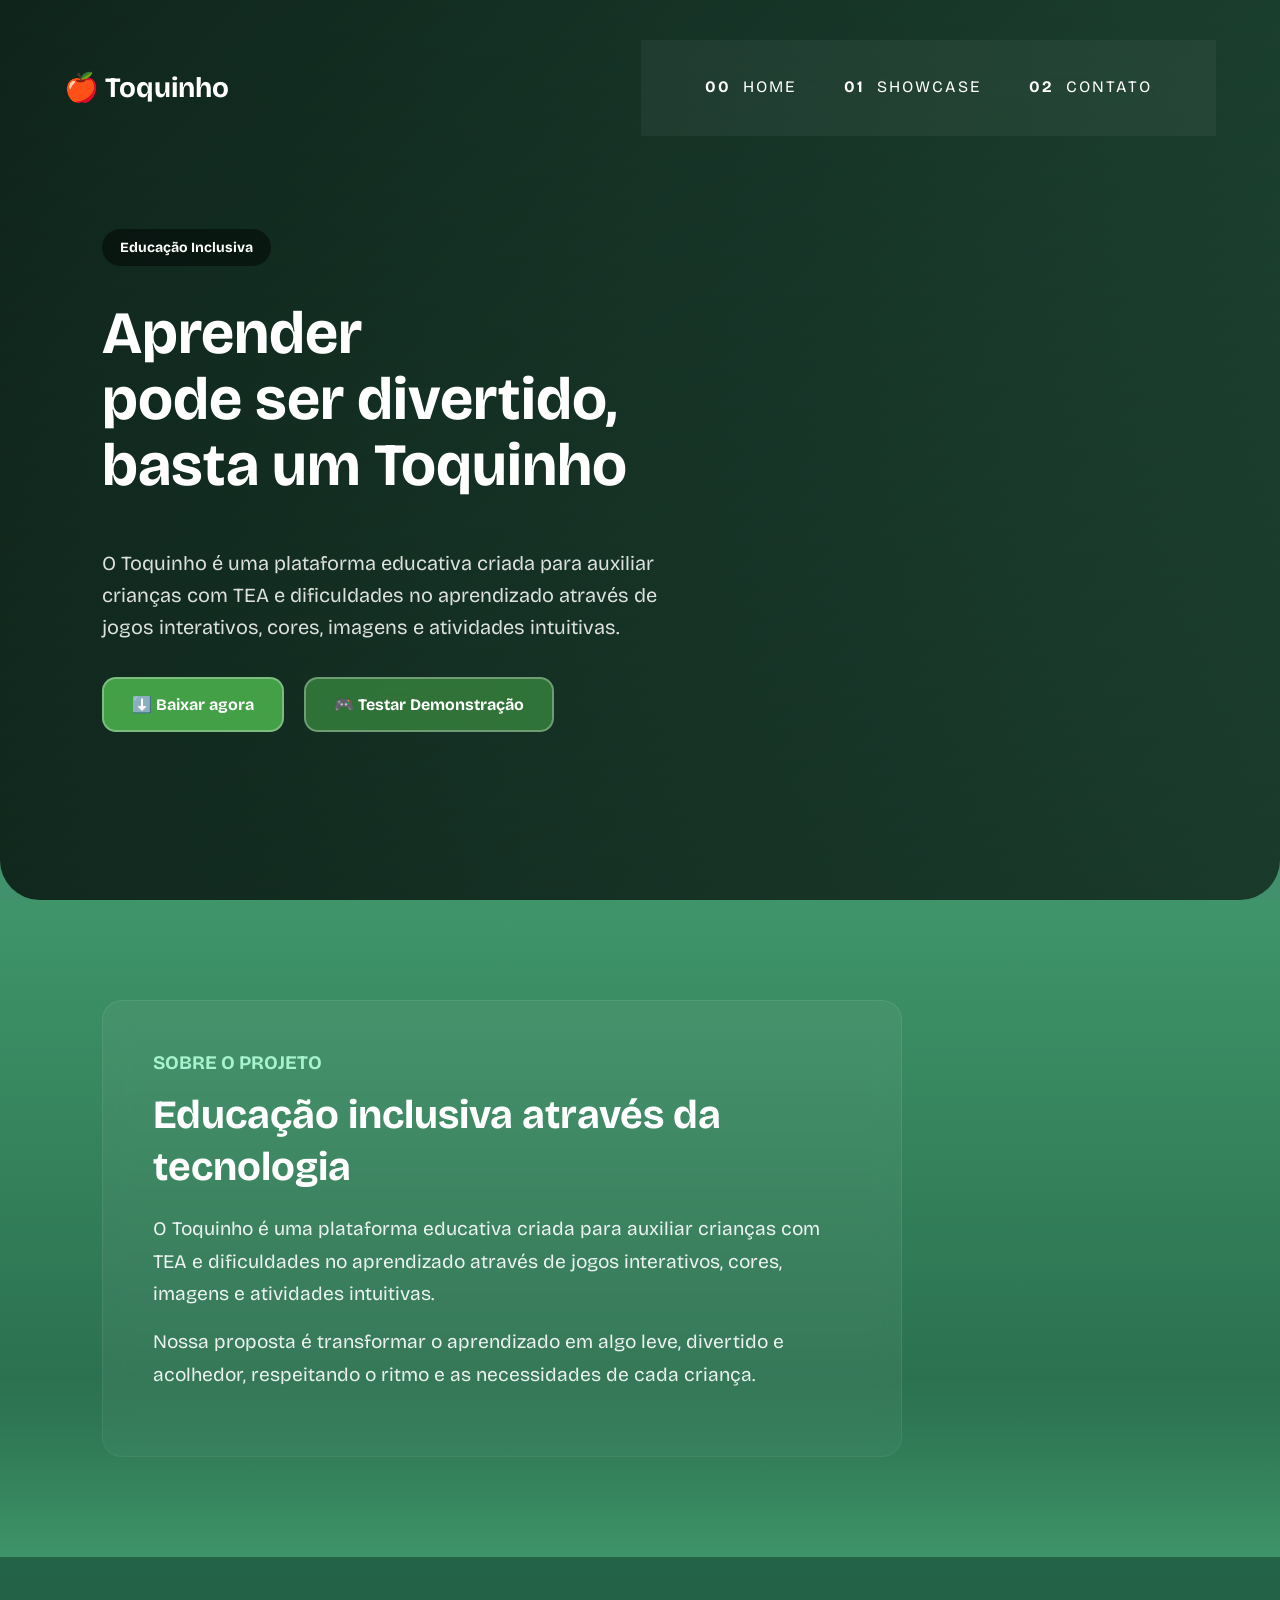
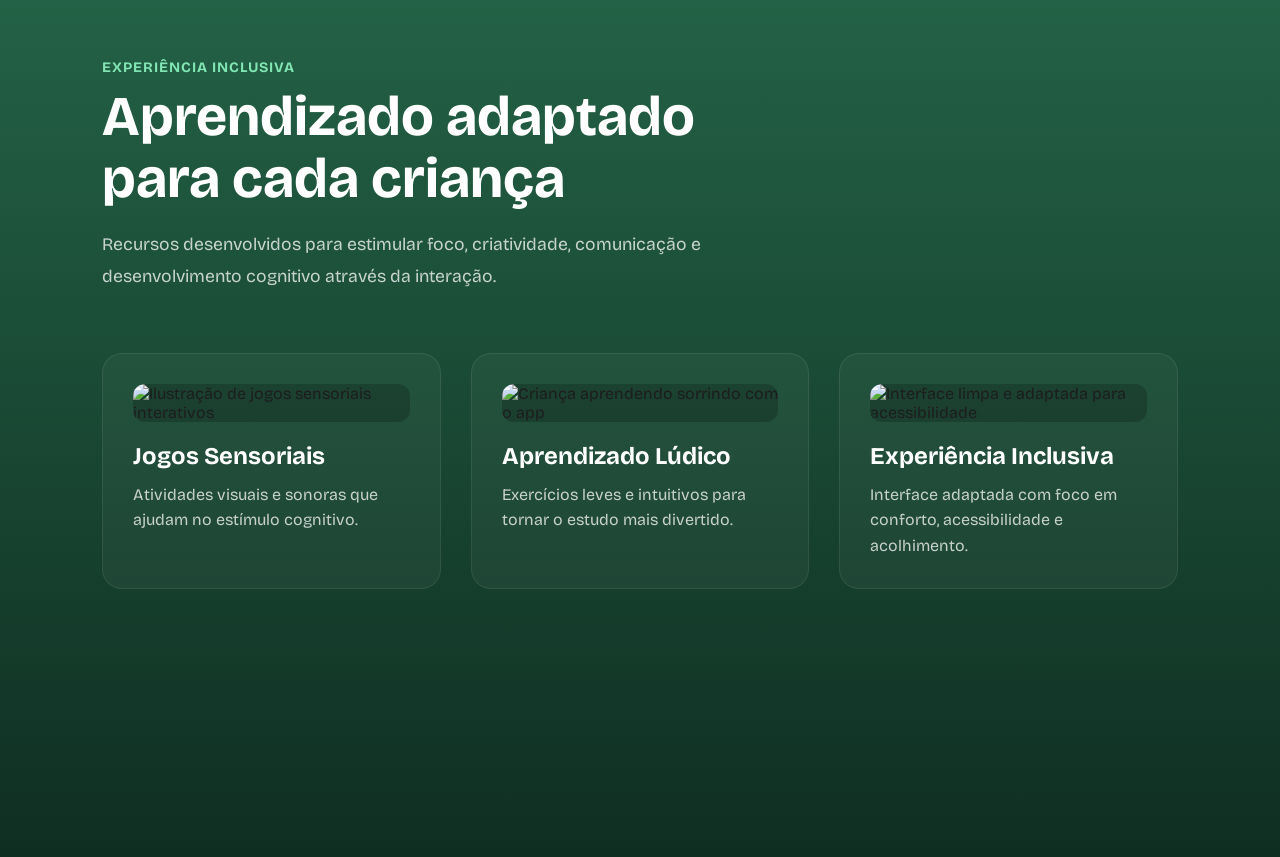
==== index.html @ 154ffcc8 "UMA GRANDE MUNDANÇA FOI FEITA" ====
<!DOCTYPE html>
<html lang="pt-BR">
<head>
    <meta charset="UTF-8">
    <meta name="viewport" content="width=device-width, initial-scale=1.0">
    <title>Toquinho</title>
    <meta name="description" content="Aplicativo educativo voltado para crianças com TEA e dificuldades de aprendizado.">
    <link rel="preconnect" href="https://fonts.googleapis.com">
    <link rel="preconnect" href="https://fonts.gstatic.com" crossorigin>
    <link href="https://fonts.googleapis.com/css2?family=Bricolage+Grotesque:opsz,wght@12..96,200..800&display=swap" rel="stylesheet">
    <link rel="stylesheet" href="/ESTILIZAÇÃO/base.css">
    <link rel="stylesheet" href="/ESTILIZAÇÃO/home.css">
    <link rel="stylesheet" href="/ESTILIZAÇÃO/responsivo.css">
</head>

<body>

    <!-- NAVBAR -->
    <header class="header">
        <div class="logo">
            🍎 Toquinho
        </div>

        <nav class="navigation-menu">
            <ul class="navigation-menu-list">
                <li class="navigation-menu-list-item">
                    <a class="navigation-menu-link" href="/" data-navigation-menu-link="home">
                        <span class="navigation-menu-link-number">00</span>
                        <span class="navigation-menu-link-text">HOME</span>
                    </a>
                </li>

                <li class="navigation-menu-list-item">
                    <a class="navigation-menu-link" href="/showcase" data-navigation-menu-link="showcase">
                        <span class="navigation-menu-link-number">01</span>
                        <span class="navigation-menu-link-text">SHOWCASE</span>
                    </a>
                </li>

                <li class="navigation-menu-list-item">
                    <a class="navigation-menu-link" href="/contato" data-navigation-menu-link="contact">
                        <span class="navigation-menu-link-number">02</span>
                        <span class="navigation-menu-link-text">CONTATO</span>
                    </a>
                </li>
            </ul>
        </nav>

        <button class="sheet-trigger" data-slot="sheet-trigger">
            <svg 
                xmlns="http://www.w3.org/2000/svg" 
                width="24" 
                height="24" 
                viewBox="0 0 24 24" 
                fill="none" 
                stroke="currentColor" 
                stroke-width="2" 
                stroke-linecap="round" 
                stroke-linejoin="round"
            >
                <path d="M4 5h16"/>
                <path d="M4 12h16"/>
                <path d="M4 19h16"/>
            </svg>
        </button>
    </header>

    <div 
        class="sheet-overlay"
        data-slot="sheet-overlay"
        data-state="closed"
        onclick="setSheetStateToOpen()"
    >
        <div class="sheet-content">
            <!-- Conteúdo do menu mobile aqui -->
        </div>
    </div>

    <!-- ======================================== -->
    <!-- HERO / HOME -->
    <!-- ======================================== -->
    <main>
        <section class="hero">
            <!-- FUNDO ESCURO E VÍDEO -->
            <div class="hero-overlay">
                <div class="hero-video">
                    <video autoplay muted loop playsinline>
                        <source src="/assets/videos/Brisa-tranquila.mp4" type="video/mp4">
                    </video>
                </div>    
            </div>

            <!-- CONTEÚDO -->
            <div class="hero-content">
                <span class="hero-tag">Educação Inclusiva</span>
                <h2>
                    Aprender<br>
                    pode ser divertido,<br>
                    basta um Toquinho
                </h2>
                <p>
                    O Toquinho é uma plataforma educativa criada para auxiliar
                    crianças com TEA e dificuldades no aprendizado através
                    de jogos interativos, cores, imagens e atividades intuitivas.
                </p>

                <!-- BOTÕES -->
                <div class="hero-buttons">
                    <a href="Pages/jogo.html" class="btn-primary">⬇️ Baixar agora</a>
                    <a href="/Pages/niveis.html" class="btn-secondary">🎮 Testar Demonstração</a>
                </div>
            </div>
        </section>

        <!-- ======================================== -->
        <!-- SOBRE -->
        <!-- ======================================== -->
        <section class="sobre" id="sobre">
            <div class="sobre-container">
                <div class="sobre-texto">
                    <span class="sobre-tag">
                        <h1><strong>SOBRE O PROJETO</strong></h1>
                    </span>

                    <h2>Educação inclusiva através da tecnologia</h2>
                    <p>
                        O Toquinho é uma plataforma educativa criada para auxiliar
                        crianças com TEA e dificuldades no aprendizado através
                        de jogos interativos, cores, imagens e atividades intuitivas.
                    </p>
                    <p>
                        Nossa proposta é transformar o aprendizado em algo leve,
                        divertido e acolhedor, respeitando o ritmo e as necessidades
                        de cada criança.
                    </p>
                </div>
            </div>
        </section>

        <!-- TRANSIÇÃO -->
        <div class="section-transition">
            <!-- Transição entre seções (CSS) -->
        </div>

        <!-- ======================================== -->
        <!-- SHOWCASE -->
        <!-- ======================================== -->
        <section class="showcase-info">
            <div class="showcase-top">
                <div class="showcase-text">
                    <span>Experiência Inclusiva</span>
                    <h1>Aprendizado adaptado para cada criança</h1>
                    <p>
                        Recursos desenvolvidos para estimular foco,
                        criatividade, comunicação e desenvolvimento
                        cognitivo através da interação.
                    </p>
                </div>
            </div>

            <div class="showcase-carousel">
                <div class="showcase-card">
                    <img src="/assets/images/jogos-sensoriais.png" alt="Ilustração de jogos sensoriais interativos">
                    <div class="showcase-card-body">
                        <h2>Jogos Sensoriais</h2>
                        <p>Atividades visuais e sonoras que ajudam no estímulo cognitivo.</p>
                    </div>
                </div>

                <div class="showcase-card">
                    <img src="/assets/images/aprendizado-ludico.png" alt="Criança aprendendo sorrindo com o app">
                    <div class="showcase-card-body">
                        <h2>Aprendizado Lúdico</h2>
                        <p>Exercícios leves e intuitivos para tornar o estudo mais divertido.</p>
                    </div>
                </div>

                <div class="showcase-card">
                    <img src="/assets/images/experiencia-inclusiva.png" alt="Interface limpa e adaptada para acessibilidade">
                    <div class="showcase-card-body">
                        <h2>Experiência Inclusiva</h2>
                        <p>Interface adaptada com foco em conforto, acessibilidade e acolhimento.</p>
                    </div>
                </div>
            </div>
        </section>
    </main>

    <!-- SCRIPTS -->
    <script src="/js/navigation-menu.js"></script>
</body>
</html>
---- ESTILIZAÇÃO/base.css ----
/* Paleta de cores -  compartilhado com outros arquivos CSS */
:root {
    --bg: #e8f5e9;        /* verde bem claro */
    --primary: #4CAF50;   /* verde principal */
    --secondary: #81C784; /* verde suave */
    --text: #2e2e2e;
    --card: #ffffff;
    --muted: #dddddd;
}

ul, ol {
    list-style: none;
}

a {
    text-decoration-line: none;
    color: var(--text);
}

button {
    border: none;
    background-color: transparent;
}
---- ESTILIZAÇÃO/home.css ----
/* ======================================== */
/* RESET */
/* ======================================== */

* {
  margin: 0;
  padding: 0;
  box-sizing: border-box;
}

/* ======================================== */
/* BODY */
/* ======================================== */

body {
  background: #40916c;
  font-family: "Bricolage Grotesque", Helvetica, sans-serif;
  color: #1d1d1f;
  overflow-x: hidden;
}

/* ======================================== */
/* NAVIGATION MENU */
/* ======================================== */

.navigation-menu {
  height: 6rem;
  background-color: rgba(255, 255, 255, 0.05);
  color: rgb(255, 255, 255);
  backdrop-filter: blur(40px);
  display: none;
  align-items: center;
  justify-content: flex-end;
  padding: 0 2.5rem;
}

@media (width >= 768px) {
  .navigation-menu {
    padding: 0 4rem;
  }
}

.navigation-menu-list {
  display: flex;
  gap: 3rem;
  list-style: none; /* Removido os pontos da lista */
}

.navigation-menu-list-item {
  height: 6rem;
}

.navigation-menu-link {
  color: white; /* Corrigido de preto para branco */
  position: relative;
  height: 6rem;
  display: flex;
  gap: 0.75rem;
  align-items: center;
  font-size: 1rem;
  line-height: 1;
  letter-spacing: 0.125em;
  text-transform: uppercase;
  text-decoration: none;
  border-bottom: 3px solid rgba(255, 255, 255, 0);
  transition: border-color 150ms cubic-bezier(0.4, 0, 0.2, 1);
}

.navigation-menu-link:hover {
  border-bottom-color: rgba(255, 255, 255, 0.5);
}

.navigation-menu-link[data-state="active"] {
  border-bottom-color: rgba(255, 255, 255, 1);
}

.navigation-menu-link-number {
  font-weight: 700;
}

.sheet-trigger {
  background: none;
  border: none;
  cursor: pointer;
}

.sheet-trigger > svg {
  color: #FFF;
}

.sheet-overlay {
  position: fixed; /* Mudado de absolute para fixed para controlar o menu mobile */
  inset: 0;
  width: 100%;
  height: 100%;
  z-index: 100;
  display: none; /* Escondido por padrão até o JS ativar */
}

.sheet-content {
  position: fixed;
  width: 15.875rem;
  height: 100%;
  top: 0;
  bottom: 0;
  right: 0;
  background-color: rgba(11, 13, 23, 1);
}

@media (width >= 640px) {
  .navigation-menu {
    display: flex;
  }
  .sheet-trigger {
    display: none;
  }
}

/* ======================================== */
/* HEADER */
/* ======================================== */

.header {
  width: 100%;
  height: 5.5rem;
  padding: 0 1.5rem;
  display: flex;
  justify-content: space-between;
  align-items: center;
  position: absolute;
  z-index: 50;
}

@media (width >= 640px) {
  .header {
    height: 6rem;
    padding: 0 2.5rem;
  }
}

@media (width >= 1280px) {
  .header {
    height: 8.5rem;
    padding: 2.5rem 4rem 0 4rem;
  }
}

.logo {
  font-size: 28px;
  font-weight: bold;
  color: white;
}

/* ======================================== */
/* HERO */
/* ======================================== */

.hero {
  width: 100%;
  min-height: 100vh;
  display: flex;
  align-items: center;
  justify-content: space-between;
  padding: 120px 8% 60px;
  gap: 40px;
  position: relative;
  overflow: hidden;
  background: linear-gradient(135deg, #1b4332, #2d6a4f, #40916c);
  border-bottom-left-radius: 40px;
  border-bottom-right-radius: 40px;
}

.hero-video {
  position: absolute;
  width: 100%;
  height: 100%;
  top: 0;
  left: 0;
  z-index: 0;
  object-fit: cover;
}

/* CORREÇÃO DA PARTE PRETA: Removido o bloco duplicado que quebrava o layout */
.hero-overlay {
  position: absolute;
  width: 100%;
  height: 100%;
  top: 0;
  left: 0;
  background: linear-gradient(rgba(0, 0, 0, 0.45), rgba(0, 0, 0, 0.6));
  z-index: 1;
}

.hero-content {
  position: relative;
  z-index: 2;
  flex: 1;
  display: flex;
  flex-direction: column;
  gap: 1.5rem;
}

.hero-tag {
  width: fit-content;
  background: rgba(0, 0, 0, 0.45);
  backdrop-filter: blur(10px);
  color: white;
  padding: 10px 18px;
  border-radius: 999px;
  font-size: 14px;
  font-weight: bold;
}

.hero-content h2 {
  font-size: 60px;
  line-height: 1.1;
  margin-top: 10px;
  margin-bottom: 25px;
  color: white;
}

.hero-content p {
  font-size: 20px;
  color: rgba(255, 255, 255, 0.85);
  line-height: 1.6;
  max-width: 600px;
}

/* BOTÕES */

.hero-buttons {
  display: flex;
  gap: 20px;
  margin-top: 10px;
}

.btn-primary,
.btn-secondary {
  padding: 16px 28px;
  border-radius: 14px;
  text-decoration: none;
  font-weight: bold;
  transition: 0.3s;
}

.btn-primary {
  background: #43a047;
  color: white;
  border: rgba(255, 255, 255, 0.3) solid 2px;
}

.btn-primary:hover {
  background: #023621;
  transform: translateY(-3px);
}

.btn-secondary {
  border: rgba(255, 255, 255, 0.3) solid 2px;
  color: white;
  background: rgba(67, 160, 71, 0.6);
  backdrop-filter: blur(10px);
}

.btn-secondary:hover {
  background: #023621;
  transform: translateY(-3px);
}

/* ======================================== */
/* TRANSIÇÃO ENTRE SEÇÕES */
/* ======================================== */

.section-transition {
  width: 100%;
  height: 180px;
  background: linear-gradient(
    to bottom,
    rgba(15, 43, 32, 0),
    #3f9569
  );
  margin-top: -180px;
  position: relative;
  z-index: 2;
  pointer-events: none;
}

/* ======================================== */
/* SOBRE */
/* ======================================== */

.sobre {
  width: 100%;
  min-height: 60vh;
  padding: 100px 8%;
  display: flex;
  flex-direction: column;
  justify-content: center;
  position: relative;
  overflow: hidden;
  background: linear-gradient(180deg, #3f9569 0%, #246447 100%);
}

.sobre-container {
  width: 100%;
  max-width: 1200px;
  margin: 0 auto;
  position: relative;
  z-index: 2;
}

/* Sincronizado com o HTML (.sobre-texto) */
.sobre-texto {
  width: 100%;
  max-width: 800px;
  background: rgba(255, 255, 255, 0.05);
  backdrop-filter: blur(12px);
  border: 1px solid rgba(255, 255, 255, 0.08);
  padding: 50px;
  border-radius: 20px; /* Deixado mais arredondado e amigável */
}

.sobre-tag h1 {
  font-size: 1.2rem;
  color: #a7f3d0;
  margin-bottom: 15px;
}

.sobre-texto h2 {
  font-size: 2.5rem;
  line-height: 1.3;
  color: white;
  margin-bottom: 20px;
}

.sobre-texto p {
  font-size: 1.2rem;
  color: rgba(255, 255, 255, 0.9);
  line-height: 1.7;
  margin-bottom: 15px;
}

/* ======================================== */
/* SHOWCASE */
/* ======================================== */

/* Corrigido o seletor para bater com a class do HTML original (.showcase-info) */
.showcase-info {
  position: relative;
  width: 100%;
  min-height: 100vh;
  padding: 100px 8%;
  overflow: hidden;
  background: linear-gradient(180deg, #246447 0%, #0f2e22 100%);
}

.showcase-top {
  display: flex;
  flex-direction: column;
  gap: 20px;
  margin-bottom: 60px;
}

.showcase-text span {
  color: #81e6b3;
  font-weight: bold;
  text-transform: uppercase;
  font-size: 0.9rem;
  letter-spacing: 1px;
}

.showcase-text h1 {
  font-size: 3.5rem;
  line-height: 1.1;
  color: white;
  max-width: 700px;
  margin-top: 10px;
  margin-bottom: 20px;
}

.showcase-text p {
  font-size: 1.1rem;
  color: rgba(255, 255, 255, 0.75);
  line-height: 1.8;
  max-width: 600px;
}

/* Estilização dos Cards em Grade/Carrossel */
.showcase-carousel {
  display: grid;
  grid-template-columns: repeat(auto-fit, minmax(300px, 1fr));
  gap: 30px;
  width: 100%;
}

.showcase-card {
  background: rgba(255, 255, 255, 0.04);
  border: 1px solid rgba(255, 255, 255, 0.08);
  border-radius: 20px;
  padding: 30px;
  transition: transform 0.3s ease, background 0.3s ease;
}

.showcase-card:hover {
  transform: translateY(-5px);
  background: rgba(255, 255, 255, 0.08);
}

.showcase-card img {
  width: 100%;
  height: 200px;
  object-fit: cover;
  border-radius: 12px;
  background: rgba(0, 0, 0, 0.2); /* Placeholder escuro enquanto não há imagem */
  margin-bottom: 20px;
}

.showcase-card-body h2 {
  font-size: 1.5rem;
  color: white;
  margin-bottom: 12px;
}

.showcase-card-body p {
  font-size: 1rem;
  color: rgba(255, 255, 255, 0.75);
  line-height: 1.6;
}

/* ======================================== */
/* RESPONSIVO */
/* ======================================== */

@media (max-width: 1100px) {
  .hero {
    flex-direction: column;
    text-align: center;
    padding-top: 160px;
    gap: 40px;
  }

  .hero-content {
    align-items: center;
  }

  .hero-buttons {
    justify-content: center;
    flex-wrap: wrap;
  }

  .hero-content h2 {
    font-size: 3.5rem;
  }

  .showcase-text h1 {
    font-size: 2.8rem;
  }
}

@media (max-width: 700px) {
  .hero-content h2 {
    font-size: 2.5rem;
  } 

  .hero-content p {
    font-size: 1.1rem;
  }

  .sobre-texto {
    padding: 30px 20px;
  }

  .sobre-texto h2 {
    font-size: 1.8rem;
  }

  .showcase-text h1 {
    font-size: 2.2rem;
  }
}
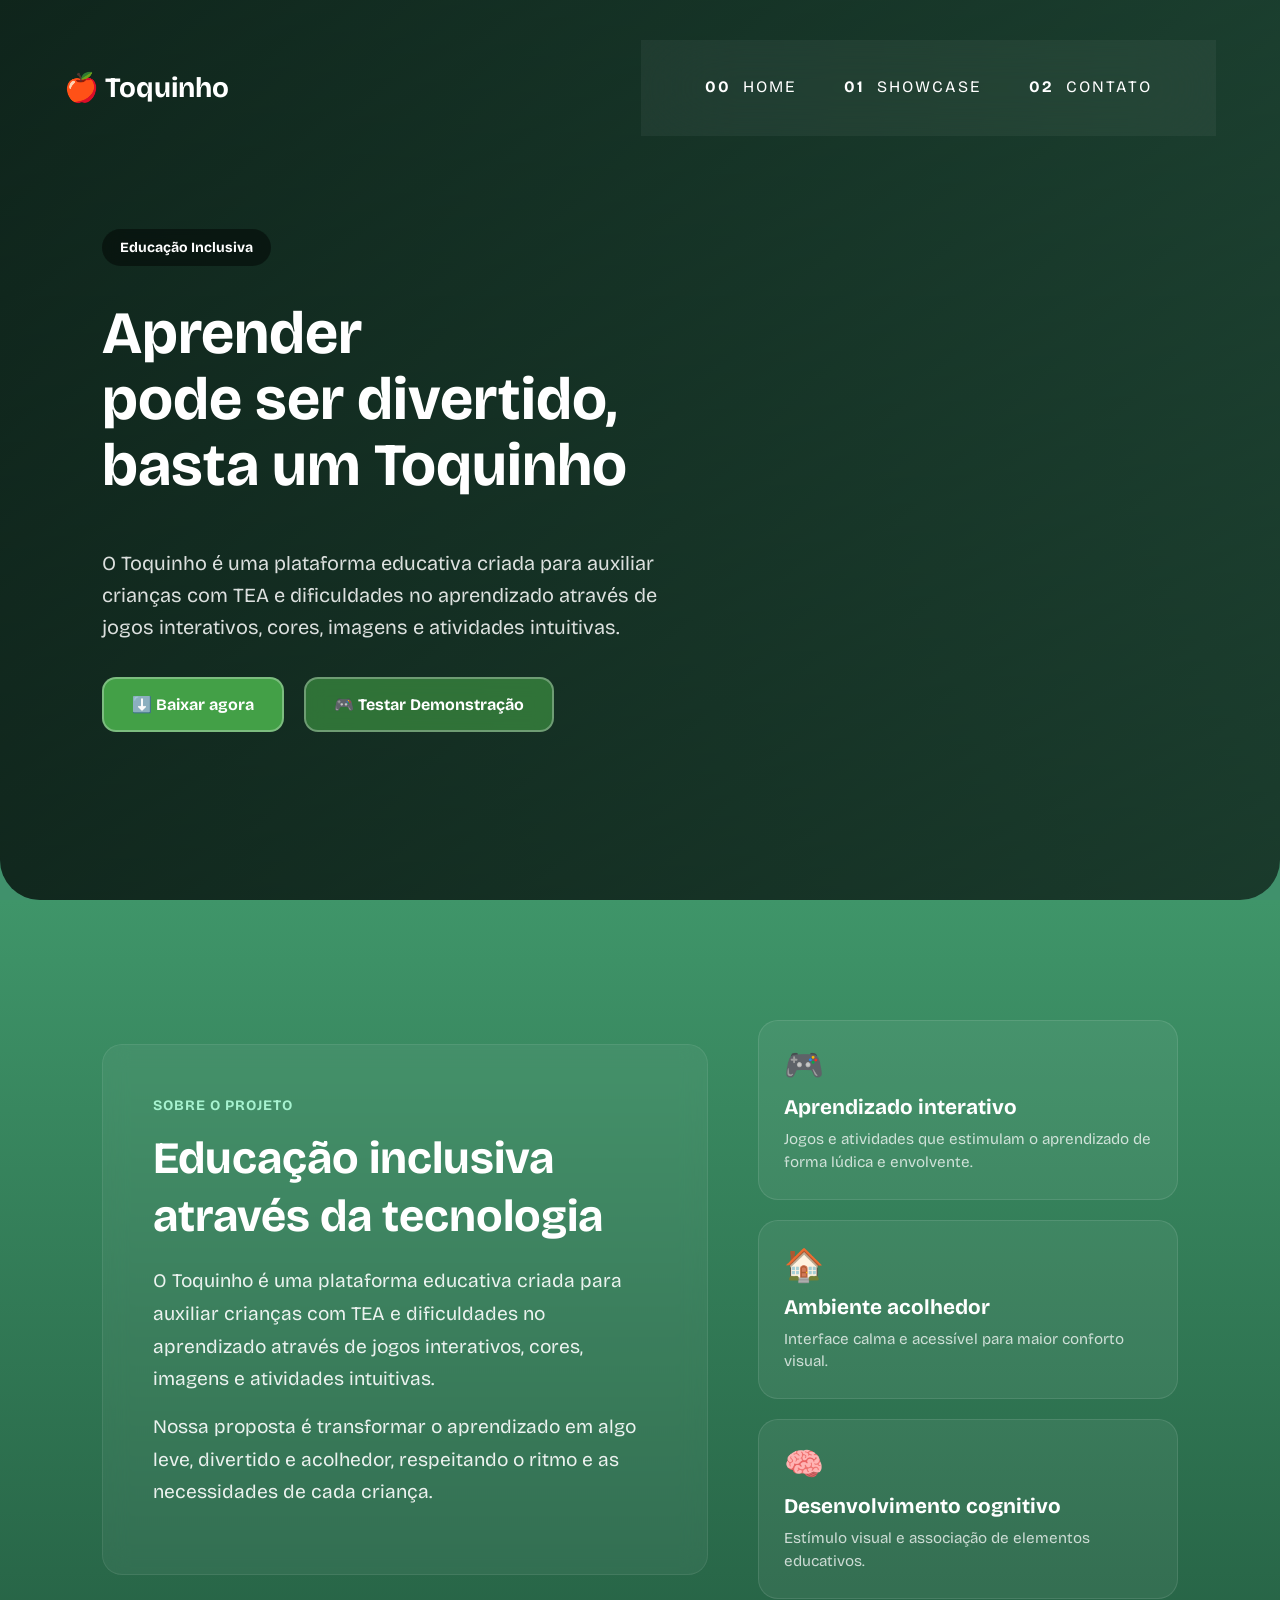
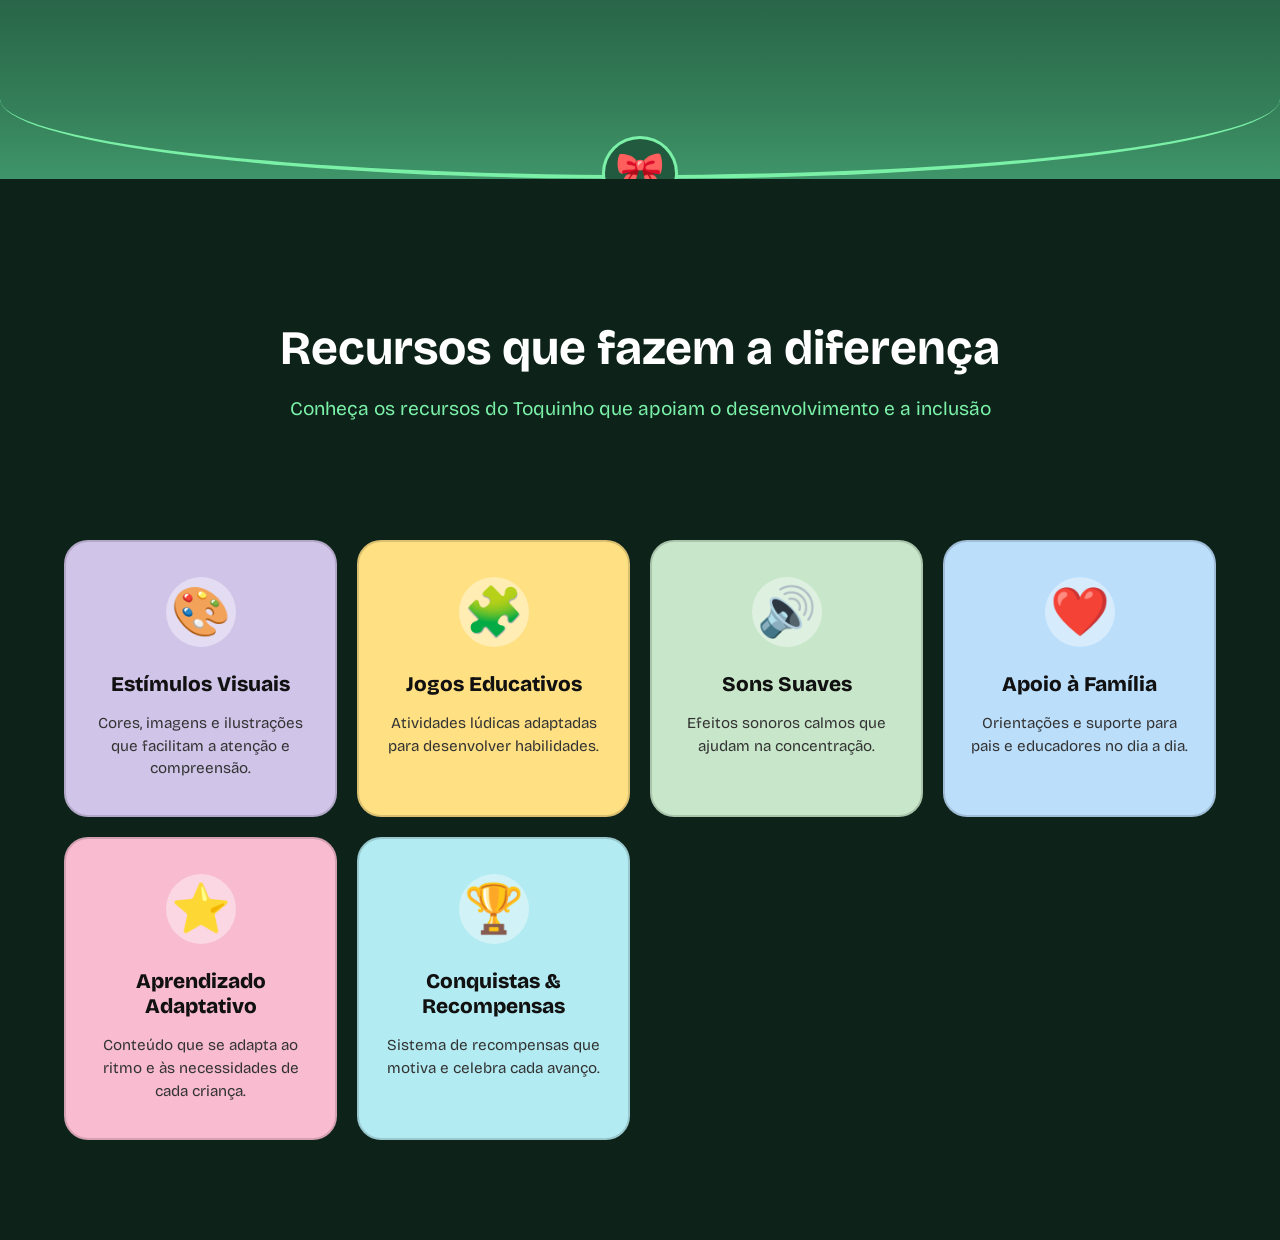
==== commit edb0c4c9: "FICOU DEMAIS" ====
--- a/index.html
+++ b/index.html
@@ -116,26 +116,38 @@
         <!-- SOBRE -->
         <!-- ======================================== -->
         <section class="sobre" id="sobre">
-            <div class="sobre-container">
-                <div class="sobre-texto">
-                    <span class="sobre-tag">
-                        <h1><strong>SOBRE O PROJETO</strong></h1>
-                    </span>
-
-                    <h2>Educação inclusiva através da tecnologia</h2>
-                    <p>
-                        O Toquinho é uma plataforma educativa criada para auxiliar
-                        crianças com TEA e dificuldades no aprendizado através
-                        de jogos interativos, cores, imagens e atividades intuitivas.
-                    </p>
-                    <p>
-                        Nossa proposta é transformar o aprendizado em algo leve,
-                        divertido e acolhedor, respeitando o ritmo e as necessidades
-                        de cada criança.
-                    </p>
-                </div>
-            </div>
-        </section>
+    <div class="sobre-container">
+        
+        <div class="sobre-texto">
+            <span class="sobre-tag">SOBRE O PROJETO</span>
+            <h2>Educação inclusiva através da tecnologia</h2>
+            <p>O Toquinho é uma plataforma educativa criada para auxiliar crianças com TEA e dificuldades no aprendizado através de jogos interativos, cores, imagens e atividades intuitivas.</p>
+            <p>Nossa proposta é transformar o aprendizado em algo leve, divertido e acolhedor, respeitando o ritmo e as necessidades de cada criança.</p>
+        </div>
+
+        <div class="sobre-cards-laterais">
+            <div class="mini-card">
+                <span class="icon">🎮</span>
+                <h3>Aprendizado interativo</h3>
+                <p>Jogos e atividades que estimulam o aprendizado de forma lúdica e envolvente.</p>
+            </div>
+            <div class="mini-card">
+                <span class="icon">🏠</span>
+                <h3>Ambiente acolhedor</h3>
+                <p>Interface calma e acessível para maior conforto visual.</p>
+            </div>
+            <div class="mini-card">
+                <span class="icon">🧠</span>
+                <h3>Desenvolvimento cognitivo</h3>
+                <p>Estímulo visual e associação de elementos educativos.</p>
+            </div>
+        </div>
+
+    </div>
+
+    <div class="wave-separator">
+        <div class="ribbon-center">🎀</div> </div>
+</section>
 
         <!-- TRANSIÇÃO -->
         <div class="section-transition">
@@ -145,45 +157,54 @@
         <!-- ======================================== -->
         <!-- SHOWCASE -->
         <!-- ======================================== -->
-        <section class="showcase-info">
-            <div class="showcase-top">
-                <div class="showcase-text">
-                    <span>Experiência Inclusiva</span>
-                    <h1>Aprendizado adaptado para cada criança</h1>
-                    <p>
-                        Recursos desenvolvidos para estimular foco,
-                        criatividade, comunicação e desenvolvimento
-                        cognitivo através da interação.
-                    </p>
-                </div>
-            </div>
-
-            <div class="showcase-carousel">
-                <div class="showcase-card">
-                    <img src="/assets/images/jogos-sensoriais.png" alt="Ilustração de jogos sensoriais interativos">
-                    <div class="showcase-card-body">
-                        <h2>Jogos Sensoriais</h2>
-                        <p>Atividades visuais e sonoras que ajudam no estímulo cognitivo.</p>
-                    </div>
-                </div>
-
-                <div class="showcase-card">
-                    <img src="/assets/images/aprendizado-ludico.png" alt="Criança aprendendo sorrindo com o app">
-                    <div class="showcase-card-body">
-                        <h2>Aprendizado Lúdico</h2>
-                        <p>Exercícios leves e intuitivos para tornar o estudo mais divertido.</p>
-                    </div>
-                </div>
-
-                <div class="showcase-card">
-                    <img src="/assets/images/experiencia-inclusiva.png" alt="Interface limpa e adaptada para acessibilidade">
-                    <div class="showcase-card-body">
-                        <h2>Experiência Inclusiva</h2>
-                        <p>Interface adaptada com foco em conforto, acessibilidade e acolhimento.</p>
-                    </div>
-                </div>
-            </div>
-        </section>
+<section class="showcase-info">
+    <div class="showcase-top">
+        <div class="showcase-text">
+            <h1>Recursos que fazem a diferença</h1>
+            <p>Conheça os recursos do Toquinho que apoiam o desenvolvimento e a inclusão</p>
+        </div>
+    </div>
+
+    <div class="showcase-carousel">
+        
+        <div class="showcase-card card-roxo">
+            <span class="card-icon">🎨</span>
+            <h2>Estímulos Visuais</h2>
+            <p>Cores, imagens e ilustrações que facilitam a atenção e compreensão.</p>
+        </div>
+
+        <div class="showcase-card card-amarelo">
+            <span class="card-icon">🧩</span>
+            <h2>Jogos Educativos</h2>
+            <p>Atividades lúdicas adaptadas para desenvolver habilidades.</p>
+        </div>
+
+        <div class="showcase-card card-verde">
+            <span class="card-icon">🔊</span>
+            <h2>Sons Suaves</h2>
+            <p>Efeitos sonoros calmos que ajudam na concentração.</p>
+        </div>
+
+        <div class="showcase-card card-azul">
+            <span class="card-icon">❤️</span>
+            <h2>Apoio à Família</h2>
+            <p>Orientações e suporte para pais e educadores no dia a dia.</p>
+        </div>
+
+        <div class="showcase-card card-rosa">
+            <span class="card-icon">⭐</span>
+            <h2>Aprendizado Adaptativo</h2>
+            <p>Conteúdo que se adapta ao ritmo e às necessidades de cada criança.</p>
+        </div>
+
+        <div class="showcase-card card-ciano">
+            <span class="card-icon">🏆</span>
+            <h2>Conquistas & Recompensas</h2>
+            <p>Sistema de recompensas que motiva e celebra cada avanço.</p>
+        </div>
+
+    </div>
+</section>
     </main>
 
     <!-- SCRIPTS -->
--- a/ESTILIZAÇÃO/home.css
+++ b/ESTILIZAÇÃO/home.css
@@ -285,27 +285,123 @@
 }
 
 /* ======================================== */
-/* SOBRE */
+/* NOVA SEÇÃO SOBRE (LAYOUT LADO A LADO) */
 /* ======================================== */
 
 .sobre {
   width: 100%;
-  min-height: 60vh;
-  padding: 100px 8%;
+  padding: 120px 8% 180px 8%;
+  position: relative;
+  background: linear-gradient(180deg, #3f9569 0%, #225a3f 100%);
+  overflow: hidden;
+}
+
+.sobre-container {
+  width: 100%;
+  max-width: 1300px;
+  margin: 0 auto;
+  display: flex;
+  gap: 50px;
+  align-items: center;
+  justify-content: space-between;
+}
+
+/*Caixa de texto principal */
+.sobre-texto {
+  flex: 1.2;
+  background: rgba(255, 255, 255, 0.04);
+  backdrop-filter: blur(12px);
+  border: 1px solid rgba(255, 255, 255, 0.08);
+  padding: 50px;
+  border-radius: 24px;
+}
+
+.sobre-tag {
+  color: #a7f3d0;
+  font-weight: bold;
+  font-size: 0.9rem;
+  letter-spacing: 1px;
+  display: inline-block;
+  margin-bottom: 15px;
+}
+
+.sobre-texto h2 {
+  font-size: 2.8rem;
+  line-height: 1.2;
+  color: white;
+  margin-bottom: 25px;
+}
+
+.sobre-texto p {
+  font-size: 1.1rem;
+  color: rgba(255, 255, 255, 0.85);
+  line-height: 1.7;
+  margin-bottom: 20px;
+}
+
+/* CONTAINER DOS 3 MINI CARDS A DIREITA */
+.sobre-cards-laterais {
+  flex: 1;
   display: flex;
   flex-direction: column;
+  gap: 20px;
+}
+
+.mini-card {
+  background: rgba(255, 255, 255, 0.06);
+  border: 1px solid rgba(255, 255, 255, 0.1);
+  border-radius: 20px;
+  padding: 25px;
+  transition: transform 0.3s ease;
+}
+
+.mini-card:hover {
+  transform: scale(1.02);
+  background: rgba(255, 255, 255, 0.09);
+}
+
+.mini-card .icon {
+  font-size: 2rem;
+  display: block;
+  margin-bottom: 10px;
+}
+
+.mini-card h3 {
+  font-size: 1.3rem;
+  color: white;
+  margin-bottom: 8px;
+}
+
+.mini-card p {
+  font-size: 0.95rem;
+  color: rgba(255, 255, 255, 0.75);
+  line-height: 1.5;
+}
+
+/*LINHA ONDULADA E SIMBOLO CENTRAL DO AUTISMO */
+
+.wave-separator {
+  position: absolute;
+  bottom: 0;
+  left: 0;
+  width: 100%;
+  height: 80px;
+  background: transparent;
+  border-bottom: 4px solid #7bf1a8;
+  border-radius: 0 0 50% 50% / 0 0 100% 100%; /* Criando a onda com bordas arredondadas */
+  display: flex;
   justify-content: center;
-  position: relative;
-  overflow: hidden;
-  background: linear-gradient(180deg, #3f9569 0%, #246447 100%);
-}
-
-.sobre-container {
-  width: 100%;
-  max-width: 1200px;
-  margin: 0 auto;
-  position: relative;
-  z-index: 2;
+  align-items:flex-end;
+  z-index: 10;
+}
+
+.ribbon-center {
+  font-size: 2.5rem;
+  background: #225a3f;
+  padding: 10px;
+  border-radius: 50%;
+  border: 3px solid #7bf1a8;
+  transform: translateY(35px);
 }
 
 /* Sincronizado com o HTML (.sobre-texto) */
@@ -326,7 +422,7 @@
 }
 
 .sobre-texto h2 {
-  font-size: 2.5rem;
+  font-size: 2.8rem;
   line-height: 1.3;
   color: white;
   margin-bottom: 20px;
@@ -340,17 +436,16 @@
 }
 
 /* ======================================== */
-/* SHOWCASE */
+/* NOVO SHOWCASE (CARROSSEL COLORIDO) */
 /* ======================================== */
 
 /* Corrigido o seletor para bater com a class do HTML original (.showcase-info) */
 .showcase-info {
   position: relative;
   width: 100%;
-  min-height: 100vh;
-  padding: 100px 8%;
-  overflow: hidden;
-  background: linear-gradient(180deg, #246447 0%, #0f2e22 100%);
+  padding: 140px 5% 100px 5%;
+  background: #0d231a; /* Tom bem escuro idêntico ao fundo do carrossel da imagem */
+  text-align: center;
 }
 
 .showcase-top {
@@ -369,65 +464,80 @@
 }
 
 .showcase-text h1 {
-  font-size: 3.5rem;
-  line-height: 1.1;
-  color: white;
-  max-width: 700px;
-  margin-top: 10px;
+  font-size: 3rem;
+  color: white;
   margin-bottom: 20px;
 }
 
 .showcase-text p {
-  font-size: 1.1rem;
-  color: rgba(255, 255, 255, 0.75);
-  line-height: 1.8;
-  max-width: 600px;
-}
-
-/* Estilização dos Cards em Grade/Carrossel */
+  font-size: 1.2rem;
+  color: #7bf1a8; /* Texto auxiliar verde claro */
+  margin-bottom: 60px;
+}
+
+/* Estilização dos Cards em Grade/Carrossel  (Grid dinâmico para os cards coloridos) */
 .showcase-carousel {
   display: grid;
-  grid-template-columns: repeat(auto-fit, minmax(300px, 1fr));
-  gap: 30px;
-  width: 100%;
-}
-
+  grid-template-columns: repeat(auto-fit, minmax(220px, 1fr));
+  gap: 20px;
+  width: 100%;
+  max-width: 1400px;
+  margin: 0 auto;
+}
+
+/* Estrutura base dos cards do carrossel */
 .showcase-card {
-  background: rgba(255, 255, 255, 0.04);
-  border: 1px solid rgba(255, 255, 255, 0.08);
-  border-radius: 20px;
-  padding: 30px;
-  transition: transform 0.3s ease, background 0.3s ease;
+  border-radius: 24px;
+  padding: 35px 25px;
+  text-align: center;
+  display: flex;
+  flex-direction: column;
+  align-items: center;
+  gap: 15px;
+  border: 2px solid rgba(0, 0, 0, 0.15);
+  transition: transform 0.3s ease, box-shadow 0.3s ease;
+  cursor: pointer;
 }
 
 .showcase-card:hover {
-  transform: translateY(-5px);
-  background: rgba(255, 255, 255, 0.08);
-}
-
-.showcase-card img {
-  width: 100%;
-  height: 200px;
-  object-fit: cover;
-  border-radius: 12px;
-  background: rgba(0, 0, 0, 0.2); /* Placeholder escuro enquanto não há imagem */
-  margin-bottom: 20px;
-}
-
-.showcase-card-body h2 {
-  font-size: 1.5rem;
-  color: white;
-  margin-bottom: 12px;
-}
-
-.showcase-card-body p {
-  font-size: 1rem;
-  color: rgba(255, 255, 255, 0.75);
-  line-height: 1.6;
-}
-
-/* ======================================== */
-/* RESPONSIVO */
+  transform: translateY(-10px);
+  box-shadow: 0 12px 24px rgba(0, 0, 0, 0.2);
+}
+
+.card-icon {
+  font-size: 3rem;
+  background: rgba(255, 255, 255, 0.4);
+  width: 70px;
+  height: 70px;
+  display: flex;
+  align-items: center;
+  justify-content: center;
+  border-radius: 50%;
+  margin-bottom: 10px;
+}
+
+.showcase-card h2 {
+  font-size: 1.3rem;
+  color: #111; /* Letras escuras para contraste com o fundo pastel */
+  font-weight: 800;
+}
+
+.showcase-card p {
+  font-size: 0.95rem;
+  color: #333;
+  line-height: 1.5;
+}
+
+/* PALETA DE CORES DOS CARDS (Estilo Tons Pastéis da imagem objetivo) */
+.card-roxo { background-color: #d1c4e9; }
+.card-amarelo { background-color: #ffe082; }
+.card-verde { background-color: #c8e6c9; }
+.card-azul { background-color: #bbdefb; }
+.card-rosa { background-color: #f8bbd0; }
+.card-ciano { background-color: #b2ebf2; }
+
+/* ======================================== */
+/* AJUSTES DE RESPONSIVIDADE (MOBILE) */
 /* ======================================== */
 
 @media (max-width: 1100px) {
@@ -476,4 +586,16 @@
   .showcase-text h1 {
     font-size: 2.2rem;
   }
+
+  @media (max-width: 992px) {
+  .sobre-container {
+    flex-direction: column;
+    }
+    .sobre-texto, .sobre-cards-laterais {
+      width: 100%;
+    }
+    .sobre-text h1 {
+      font-size: 2.2rem;
+    }
+  }
 }
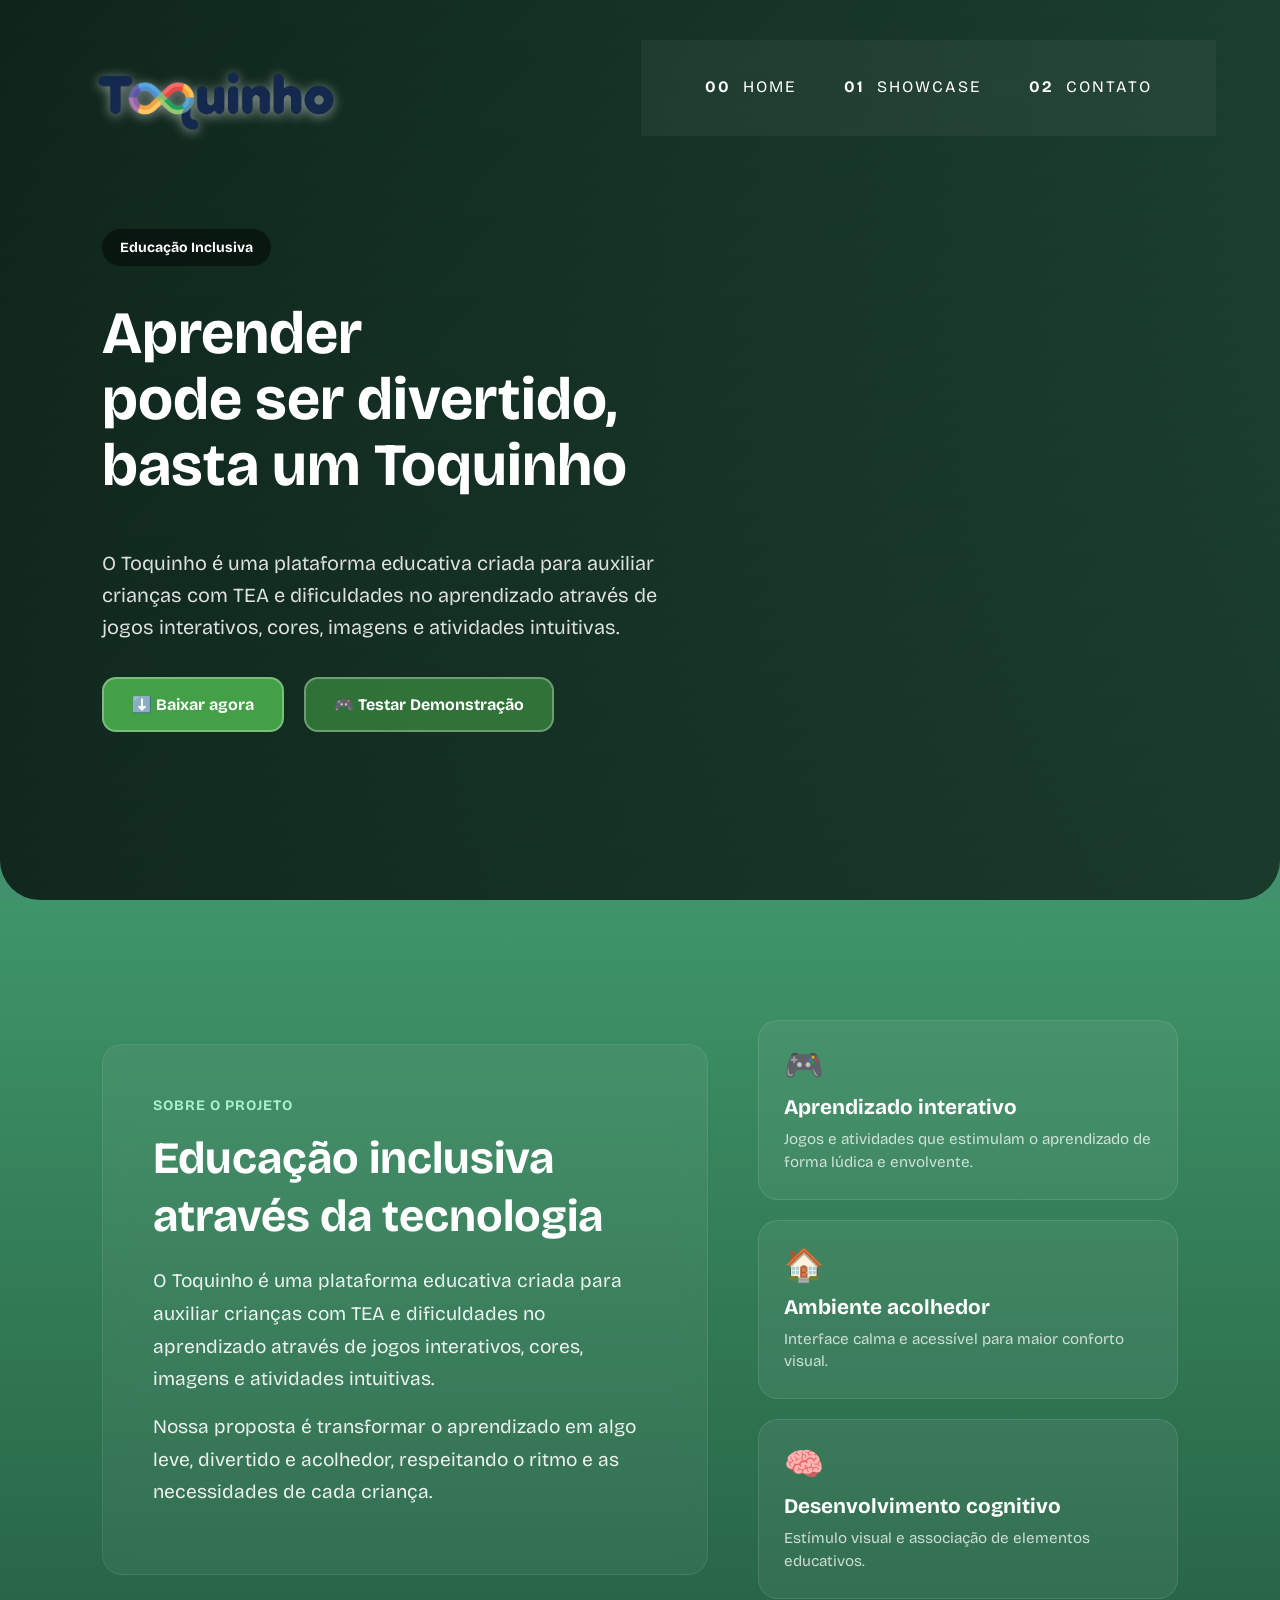
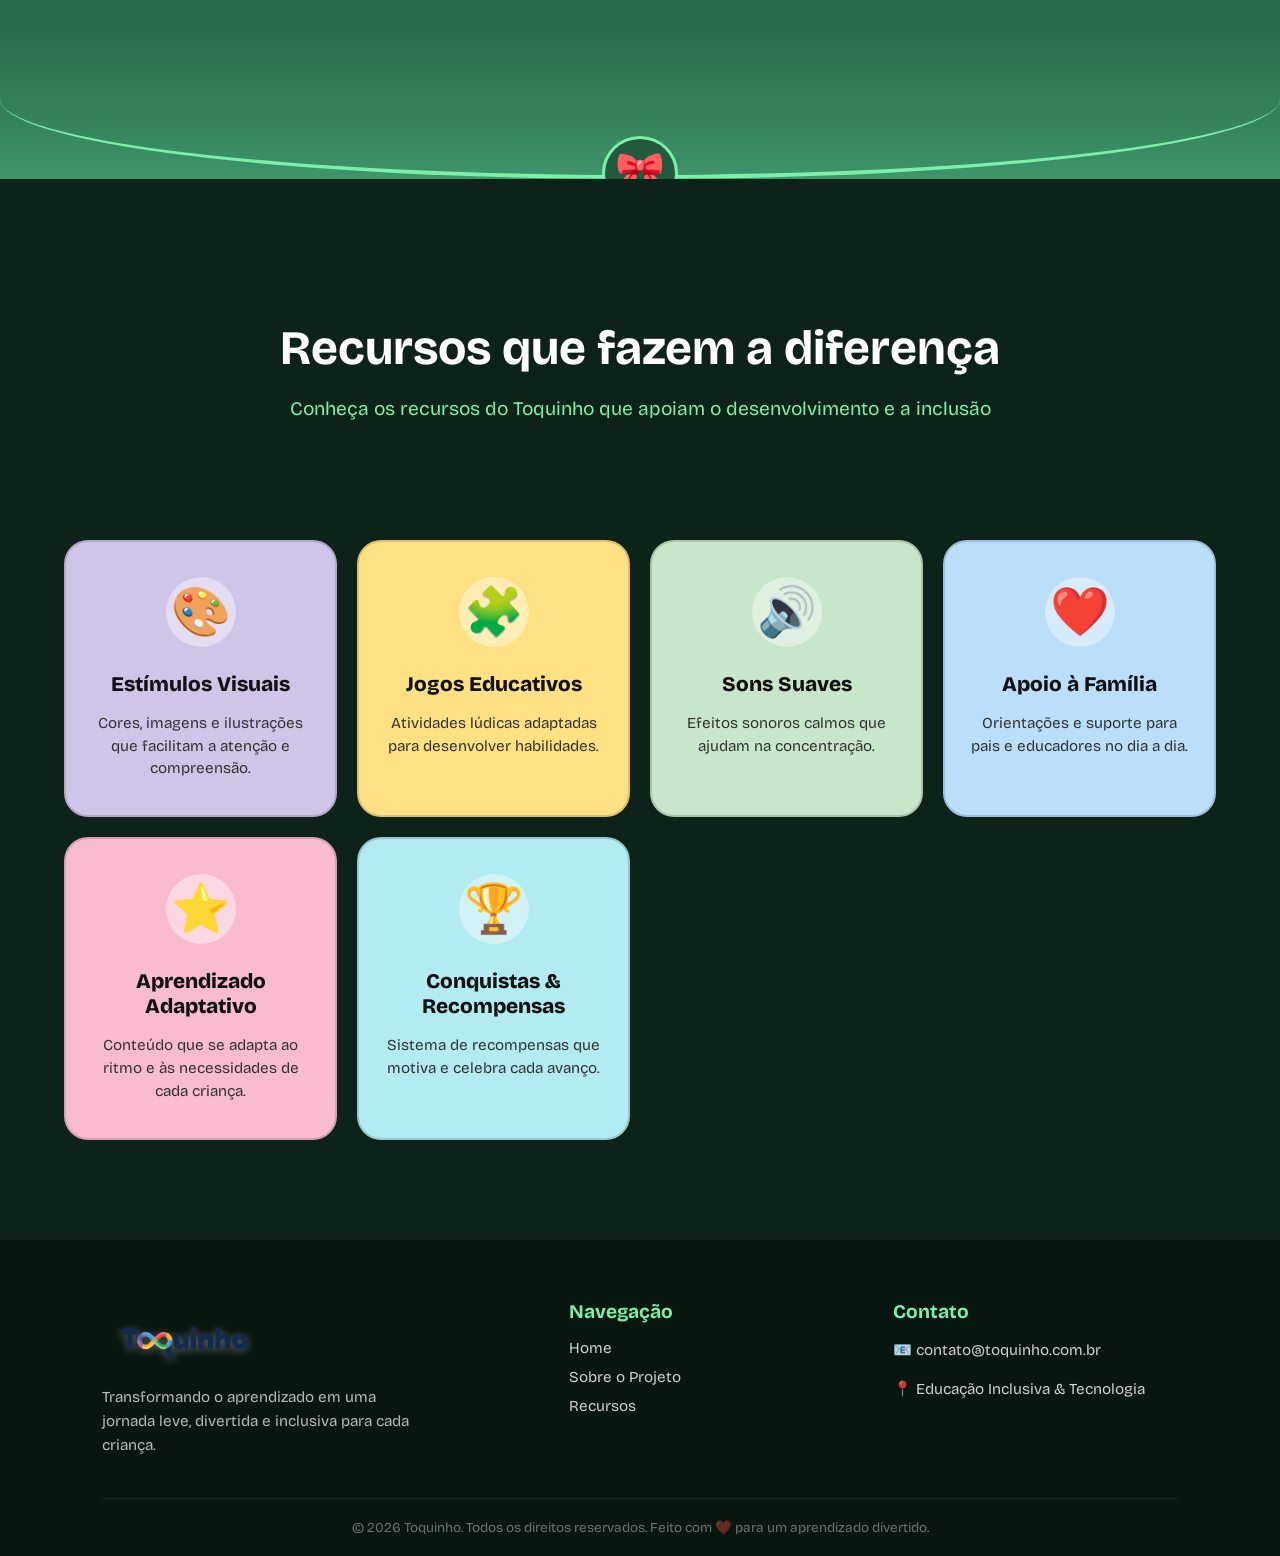
==== commit 99b60021: "atualizar" ====
--- a/index.html
+++ b/index.html
@@ -3,7 +3,7 @@
 <head>
     <meta charset="UTF-8">
     <meta name="viewport" content="width=device-width, initial-scale=1.0">
-    <title>Toquinho</title>
+    <title>Toquinho - Educação Inclusiva</title>
     <meta name="description" content="Aplicativo educativo voltado para crianças com TEA e dificuldades de aprendizado.">
     <link rel="preconnect" href="https://fonts.googleapis.com">
     <link rel="preconnect" href="https://fonts.gstatic.com" crossorigin>
@@ -11,15 +11,16 @@
     <link rel="stylesheet" href="/ESTILIZAÇÃO/base.css">
     <link rel="stylesheet" href="/ESTILIZAÇÃO/home.css">
     <link rel="stylesheet" href="/ESTILIZAÇÃO/responsivo.css">
+    <link rel="icon" href="/assets/icons/logo-toquinho.png" type="image/png">
 </head>
 
 <body>
 
     <!-- NAVBAR -->
     <header class="header">
-        <div class="logo">
-            🍎 Toquinho
-        </div>
+        <a href="/" class="logo-link">
+            <img src="/assets/icons/logo-toquinho.png" alt="Logo Toquinho" class="logo-img">
+        </a>
 
         <nav class="navigation-menu">
             <ul class="navigation-menu-list">
@@ -207,6 +208,38 @@
 </section>
     </main>
 
+<footer class="footer">
+    <div class="footer-container">
+        
+        <div class="footer-info">
+            <img src="assets/icons/logo-toquinho.png" alt="Logo Toquinho" class="footer-logo">
+            <p class="footer-description">
+                Transformando o aprendizado em uma jornada leve, divertida e inclusiva para cada criança.
+            </p>
+        </div>
+
+        <div class="footer-nav">
+            <h3>Navegação</h3>
+            <ul>
+                <li><a href="#home">Home</a></li>
+                <li><a href="#sobre">Sobre o Projeto</a></li>
+                <li><a href="#showcase">Recursos</a></li>
+            </ul>
+        </div>
+
+        <div class="footer-contact">
+            <h3>Contato</h3>
+            <p>📧 contato@toquinho.com.br</p>
+            <p>📍 Educação Inclusiva & Tecnologia</p>
+        </div>
+
+    </div>
+
+    <div class="footer-bottom">
+        <p>&copy; 2026 Toquinho. Todos os direitos reservados. Feito com ❤️ para um aprendizado divertido.</p>
+    </div>
+</footer>
+
     <!-- SCRIPTS -->
     <script src="/js/navigation-menu.js"></script>
 </body>
--- a/ESTILIZAÇÃO/home.css
+++ b/ESTILIZAÇÃO/home.css
@@ -6,6 +6,44 @@
   margin: 0;
   padding: 0;
   box-sizing: border-box;
+}
+
+/* ======================================== */
+/* LOGO (CORREÇÃO DE TAMANHO E QUALIDADE) */
+/* ======================================== */
+
+.logo-link {
+    display: flex;
+    align-items: center;
+    text-decoration: none;
+    transition: transform 0.2s ease, filter 0.2s ease;
+}
+
+.logo-link:hover {
+    transform: scale(1.05); /* Um zoom sutil e elegante ao passar o mouse */
+}
+
+.logo-img {
+    /* 1. ONDE MEXER NO TAMANHO: Altere este valor para controlar a altura */
+    height: 100px;             /* Aumentao tamanhoda logo*/
+    width: auto;              /* Deixe auto para não amassar as letras */
+    object-fit: contain;
+
+    /* 2. ONDE MEXER NO DESTAQUE: Efeito para descolar a logo do fundo escuro */
+    /* Cria uma leve aura branca/suave atrás da logo, melhorando muito a leitura */
+    filter: drop-shadow(0px 2px 4px rgba(255, 255, 255, 0.4));
+
+    /* Mantém as propriedades de renderização que ajudam na nitidez */
+    image-rendering: -webkit-optimize-contrast;
+    image-rendering: smooth;
+}
+
+/* Ajuste para telas de computadores grandes */
+@media (width >= 1280px) {
+    .logo-img {
+        height: 130px;         /* Se na tela grande você quiser ainda maior, mude aqui */
+        filter: drop-shadow(0px 2px 6px rgba(255, 255, 255, 0.5));
+    }
 }
 
 /* ======================================== */
@@ -537,6 +575,128 @@
 .card-ciano { background-color: #b2ebf2; }
 
 /* ======================================== */
+/* FOOTER (RODAPÉ) */
+/* ======================================== */
+
+.footer {
+    width: 100%;
+    background-color: #081610; /* Um tom de verde ainda mais escuro que o Showcase para fechar a página */
+    padding: 60px 8% 20px 8%;
+    color: white;
+    font-family: "Bricolage Grotesque", Helvetica, sans-serif;
+}
+
+.footer-container {
+    width: 100%;
+    max-width: 1300px;
+    margin: 0 auto;
+    display: flex;
+    flex-wrap: wrap;
+    justify-content: space-between;
+    gap: 40px;
+    padding-bottom: 40px;
+    border-bottom: 1px solid rgba(255, 255, 255, 0.08); /* Linha divisória sutil */
+}
+
+/* Bloco da Logo */
+.footer-info {
+    flex: 1.5;
+    min-width: 250px;
+    display: flex;
+    flex-direction: column;
+    gap: 15px;
+}
+
+.footer-logo {
+    height: 70px;
+    width: auto;
+    object-fit: contain;
+    align-self: flex-start;
+    /* Aplica o mesmo filtro sutil que usamos lá no topo para destacar as letras escuras */
+    filter: drop-shadow(0px 2px 4px rgba(255, 255, 255, 0.3));
+}
+
+.footer-description {
+    font-size: 0.95rem;
+    color: rgba(255, 255, 255, 0.7);
+    line-height: 1.6;
+    max-width: 320px;
+}
+
+/* Blocos de Links e Contato */
+.footer-nav, .footer-contact {
+    flex: 1;
+    min-width: 200px;
+    display: flex;
+    flex-direction: column;
+    gap: 15px;
+}
+
+.footer-nav h3, .footer-contact h3 {
+    font-size: 1.2rem;
+    color: #7bf1a8; /* Destaque verde claro idêntico ao do Showcase */
+    font-weight: 700;
+}
+
+.footer-nav ul {
+    list-style: none;
+    display: flex;
+    flex-direction: column;
+    gap: 10px;
+}
+
+.footer-nav a {
+    color: rgba(255, 255, 255, 0.8);
+    text-decoration: none;
+    font-size: 0.95rem;
+    transition: color 0.2s ease, padding-left 0.2s ease;
+}
+
+.footer-nav a:hover {
+    color: #7bf1a8;
+    padding-left: 5px; /* Efeito interativo lúdico ao passar o mouse */
+}
+
+.footer-contact p {
+    font-size: 0.95rem;
+    color: rgba(255, 255, 255, 0.8);
+    line-height: 1.6;
+}
+
+/* Faixa de Direitos Autorais */
+.footer-bottom {
+    width: 100%;
+    max-width: 1300px;
+    margin: 0 auto;
+    padding-top: 20px;
+    text-align: center;
+}
+
+.footer-bottom p {
+    font-size: 0.85rem;
+    color: rgba(255, 255, 255, 0.4);
+}
+
+/* ======================================== */
+/* RESPONSIVIDADE DO FOOTER */
+/* ======================================== */
+
+@media (max-width: 768px) {
+    .footer {
+        padding: 40px 5% 20px 5%;
+    }
+    
+    .footer-container {
+        flex-direction: column;
+        gap: 30px;
+    }
+
+    .footer-info, .footer-nav, .footer-contact {
+        width: 100%;
+    }
+}
+
+/* ======================================== */
 /* AJUSTES DE RESPONSIVIDADE (MOBILE) */
 /* ======================================== */
 
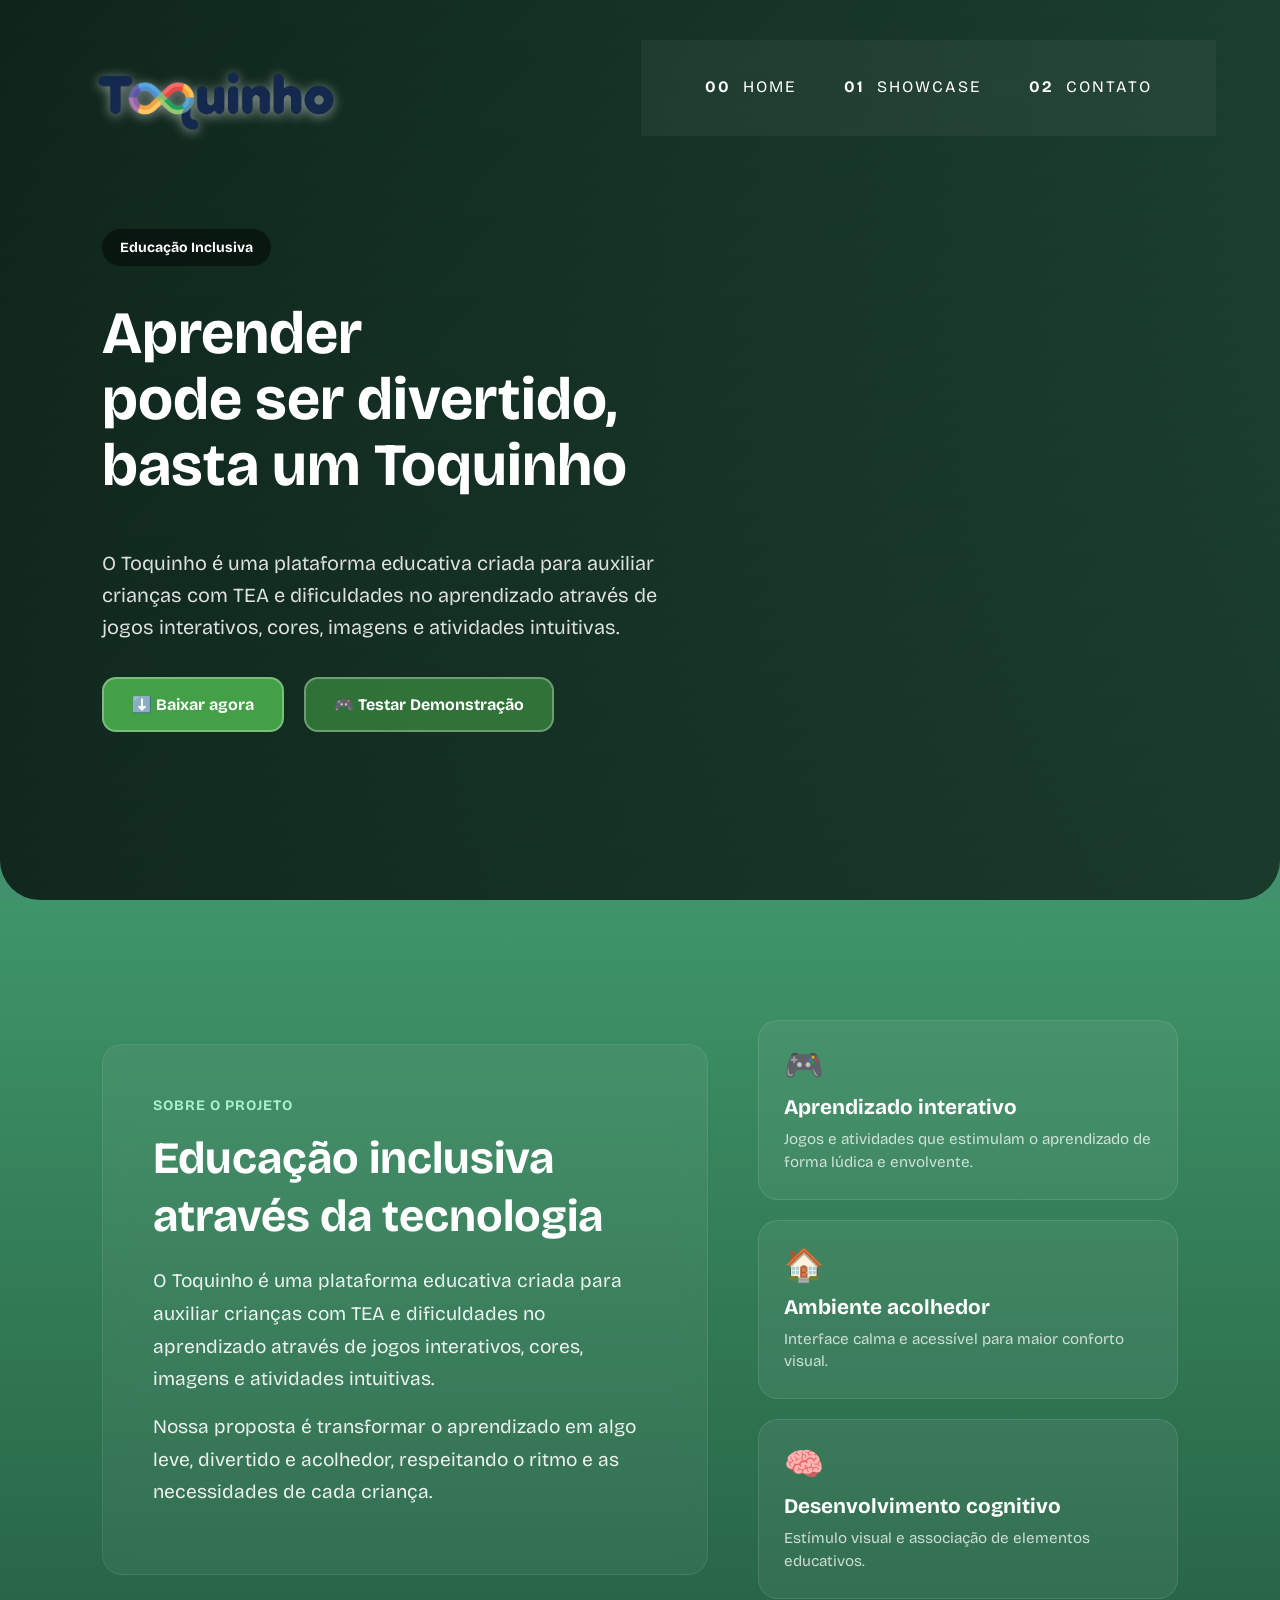
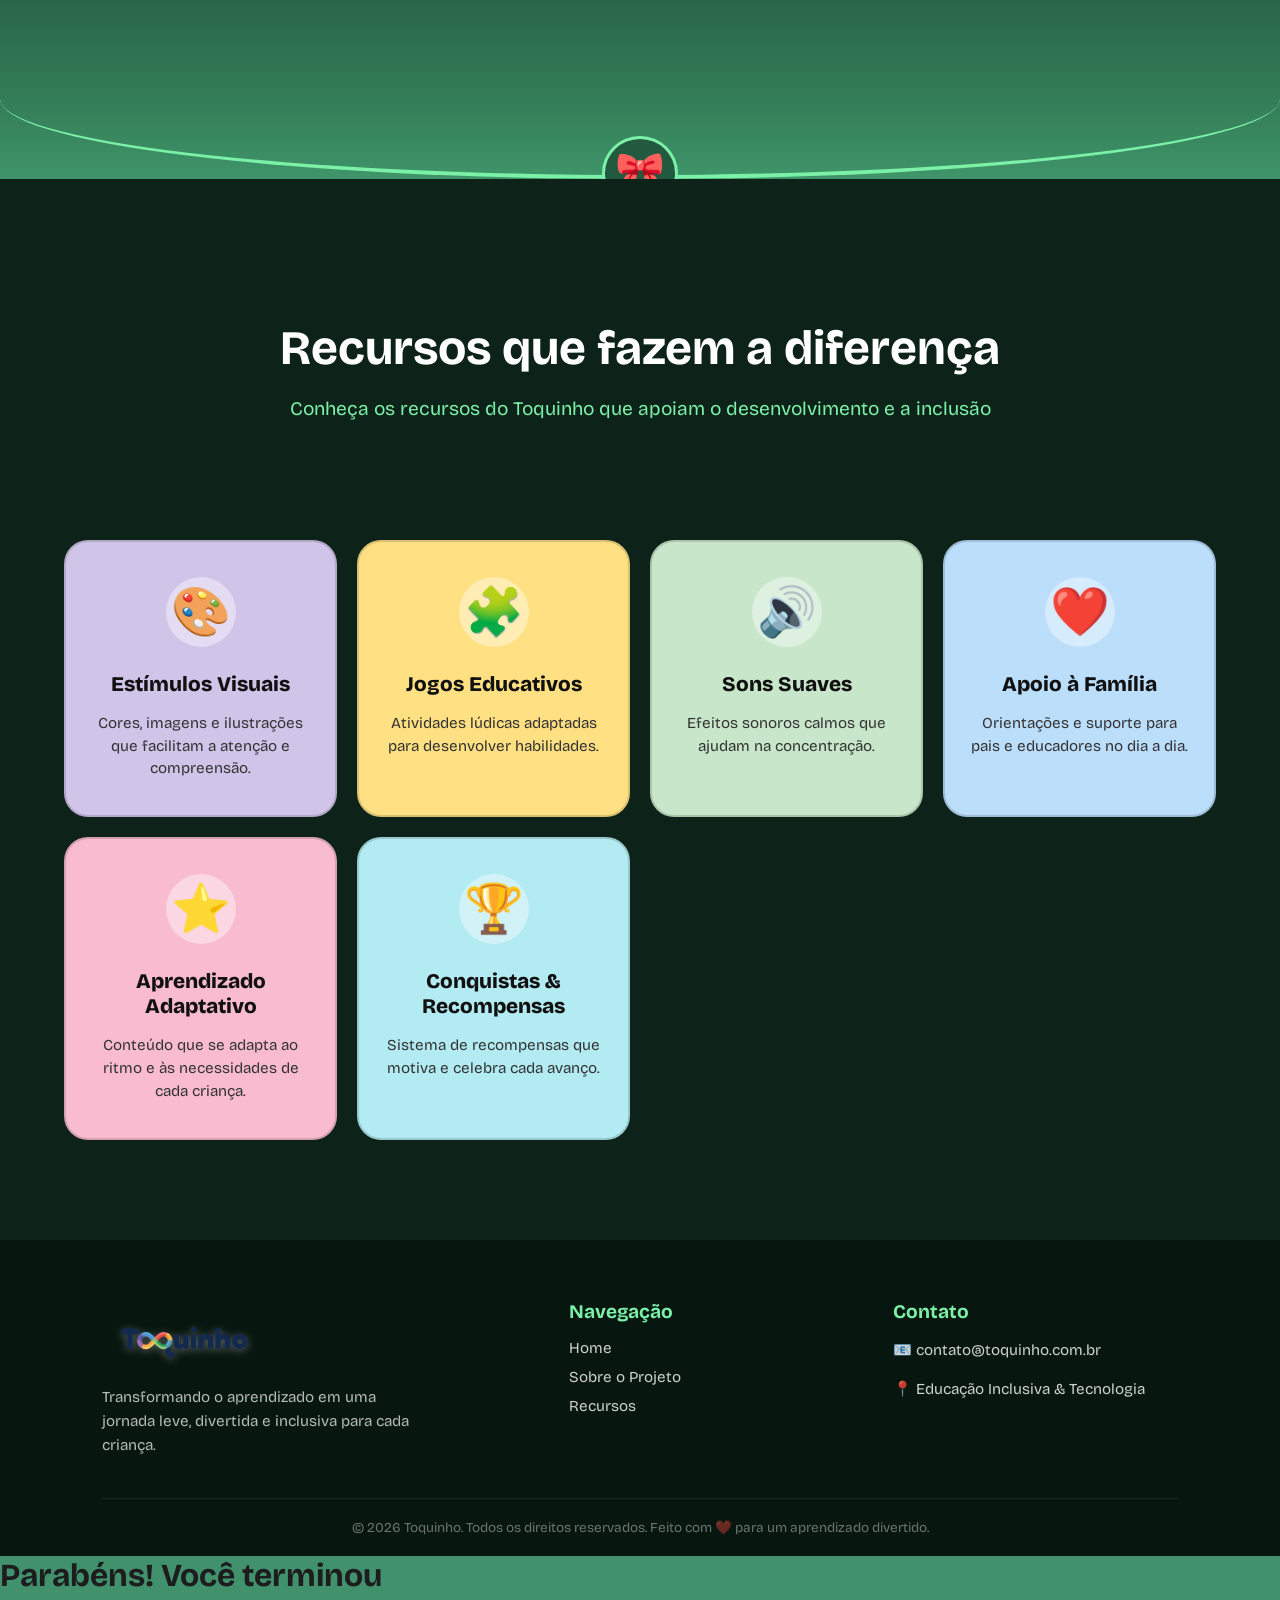
==== commit 73ec5482: "versão 1.15" ====
--- a/index.html
+++ b/index.html
@@ -32,14 +32,14 @@
                 </li>
 
                 <li class="navigation-menu-list-item">
-                    <a class="navigation-menu-link" href="/showcase" data-navigation-menu-link="showcase">
+                    <a class="navigation-menu-link" href="/showcase.html" data-navigation-menu-link="showcase">
                         <span class="navigation-menu-link-number">01</span>
                         <span class="navigation-menu-link-text">SHOWCASE</span>
                     </a>
                 </li>
 
                 <li class="navigation-menu-list-item">
-                    <a class="navigation-menu-link" href="/contato" data-navigation-menu-link="contact">
+                    <a class="navigation-menu-link" href="/contato.html" data-navigation-menu-link="contact">
                         <span class="navigation-menu-link-number">02</span>
                         <span class="navigation-menu-link-text">CONTATO</span>
                     </a>
@@ -86,7 +86,7 @@
             <div class="hero-overlay">
                 <div class="hero-video">
                     <video autoplay muted loop playsinline>
-                        <source src="/assets/videos/Brisa-tranquila.mp4" type="video/mp4">
+                        <source src="/assets/videos/raposo-nao-pegue.mp4" type="video/mp4">
                     </video>
                 </div>    
             </div>
@@ -108,7 +108,7 @@
                 <!-- BOTÕES -->
                 <div class="hero-buttons">
                     <a href="Pages/jogo.html" class="btn-primary">⬇️ Baixar agora</a>
-                    <a href="/Pages/niveis.html" class="btn-secondary">🎮 Testar Demonstração</a>
+                    <a href="/showcase.html" class="btn-secondary">🎮 Testar Demonstração</a>
                 </div>
             </div>
         </section>
@@ -232,13 +232,17 @@
             <p>📧 contato@toquinho.com.br</p>
             <p>📍 Educação Inclusiva & Tecnologia</p>
         </div>
-
     </div>
 
     <div class="footer-bottom">
         <p>&copy; 2026 Toquinho. Todos os direitos reservados. Feito com ❤️ para um aprendizado divertido.</p>
     </div>
 </footer>
+
+<div class="finished">
+    <h1 class="finished-title">Parabéns! Você terminou</h1>
+    <p class="finished-description">...</p>
+</div>
 
     <!-- SCRIPTS -->
     <script src="/js/navigation-menu.js"></script>
--- a/ESTILIZAÇÃO/home.css
+++ b/ESTILIZAÇÃO/home.css
@@ -208,6 +208,7 @@
   border-bottom-right-radius: 40px;
 }
 
+/* Container do vídeo (Ajustado) */
 .hero-video {
   position: absolute;
   width: 100%;
@@ -215,7 +216,22 @@
   top: 0;
   left: 0;
   z-index: 0;
+  overflow: hidden; /* Garante que a marca-d'água cortada fique invisível */
+}
+
+/* TRUQUE DO ZOOM APERFEIÇOADO: Sumindo 100% com a marca-d'água */
+.hero-video video {
+  /* Aumentamos um pouco mais o zoom para garantir o corte perfeito */
+  width: 125% !important;
+  height: 125% !important;
   object-fit: cover;
+  
+  position: absolute;
+  top: -20%;  
+  left: -12%; 
+  
+  /* MUDANÇA CRUCIAL: Força o corte a acontecer na extremidade oposta à marca-d'água */
+  object-position: top left !important;
 }
 
 /* CORREÇÃO DA PARTE PRETA: Removido o bloco duplicado que quebrava o layout */
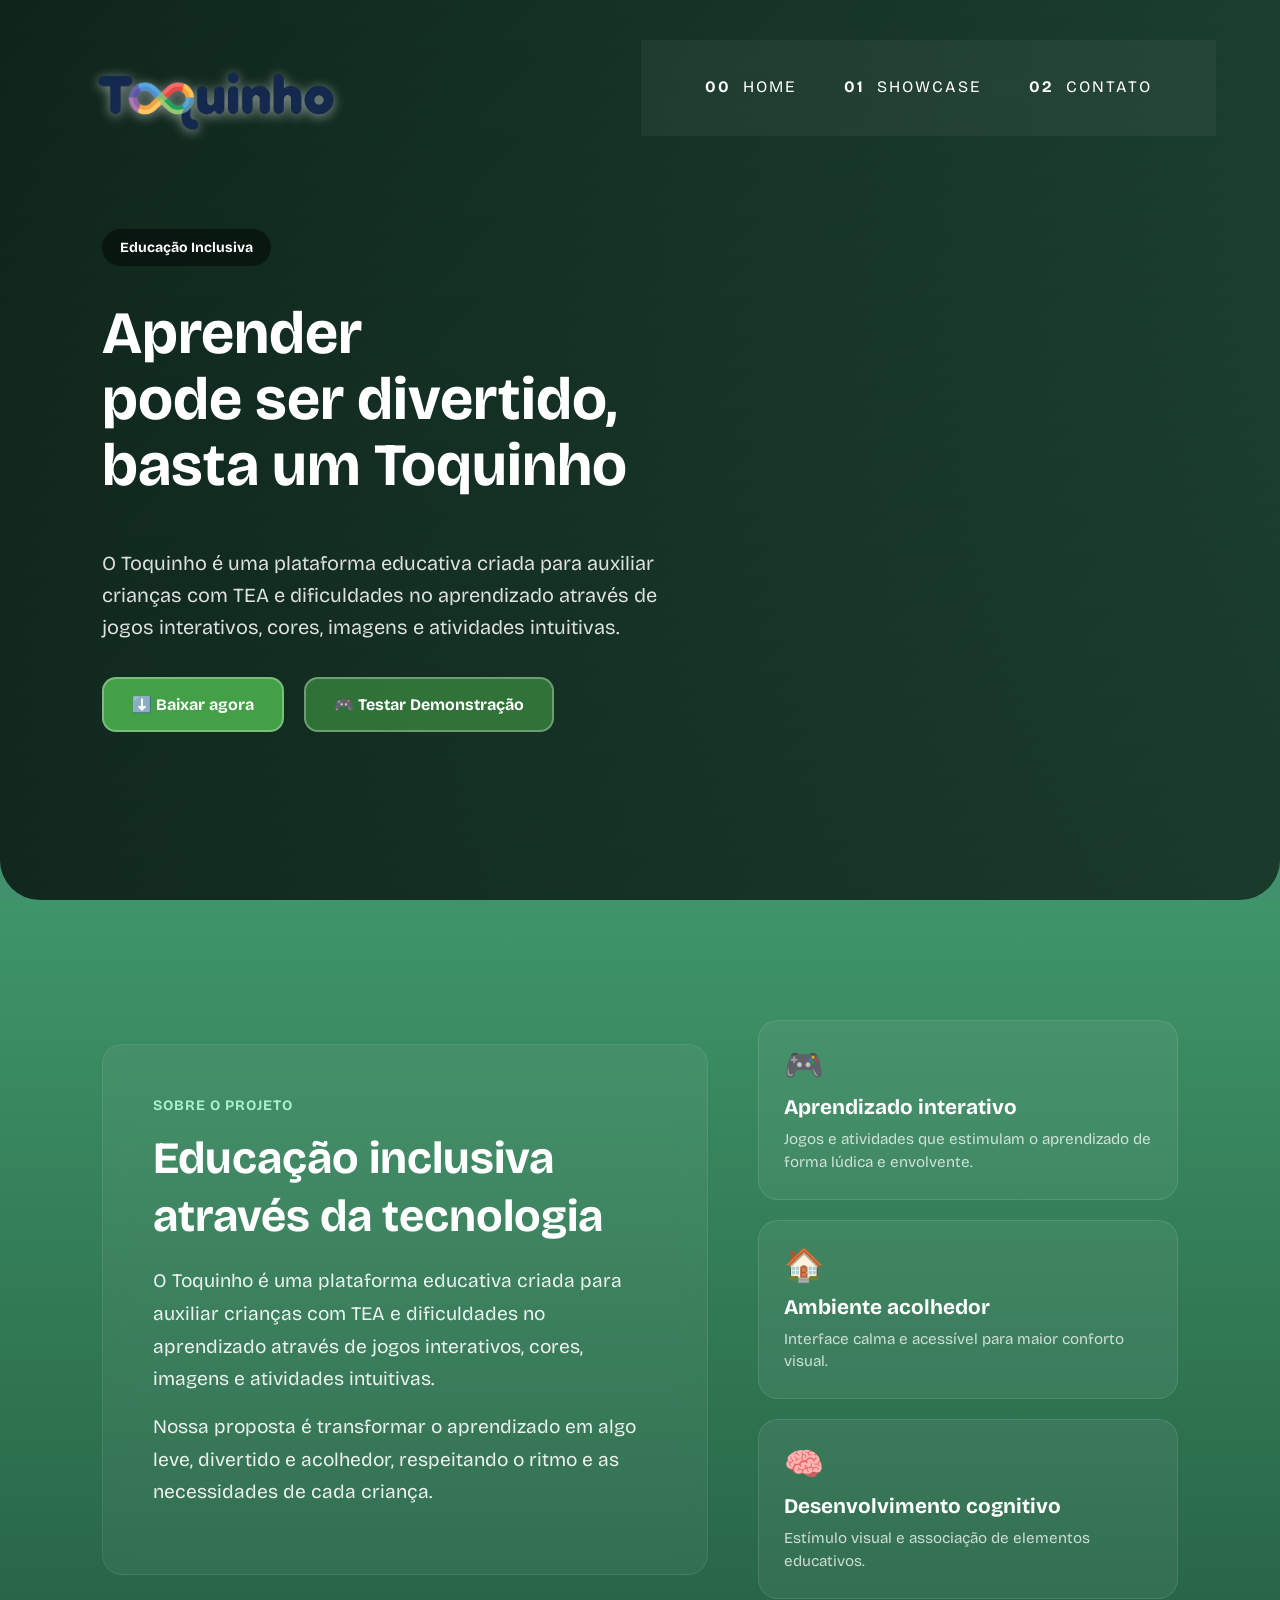
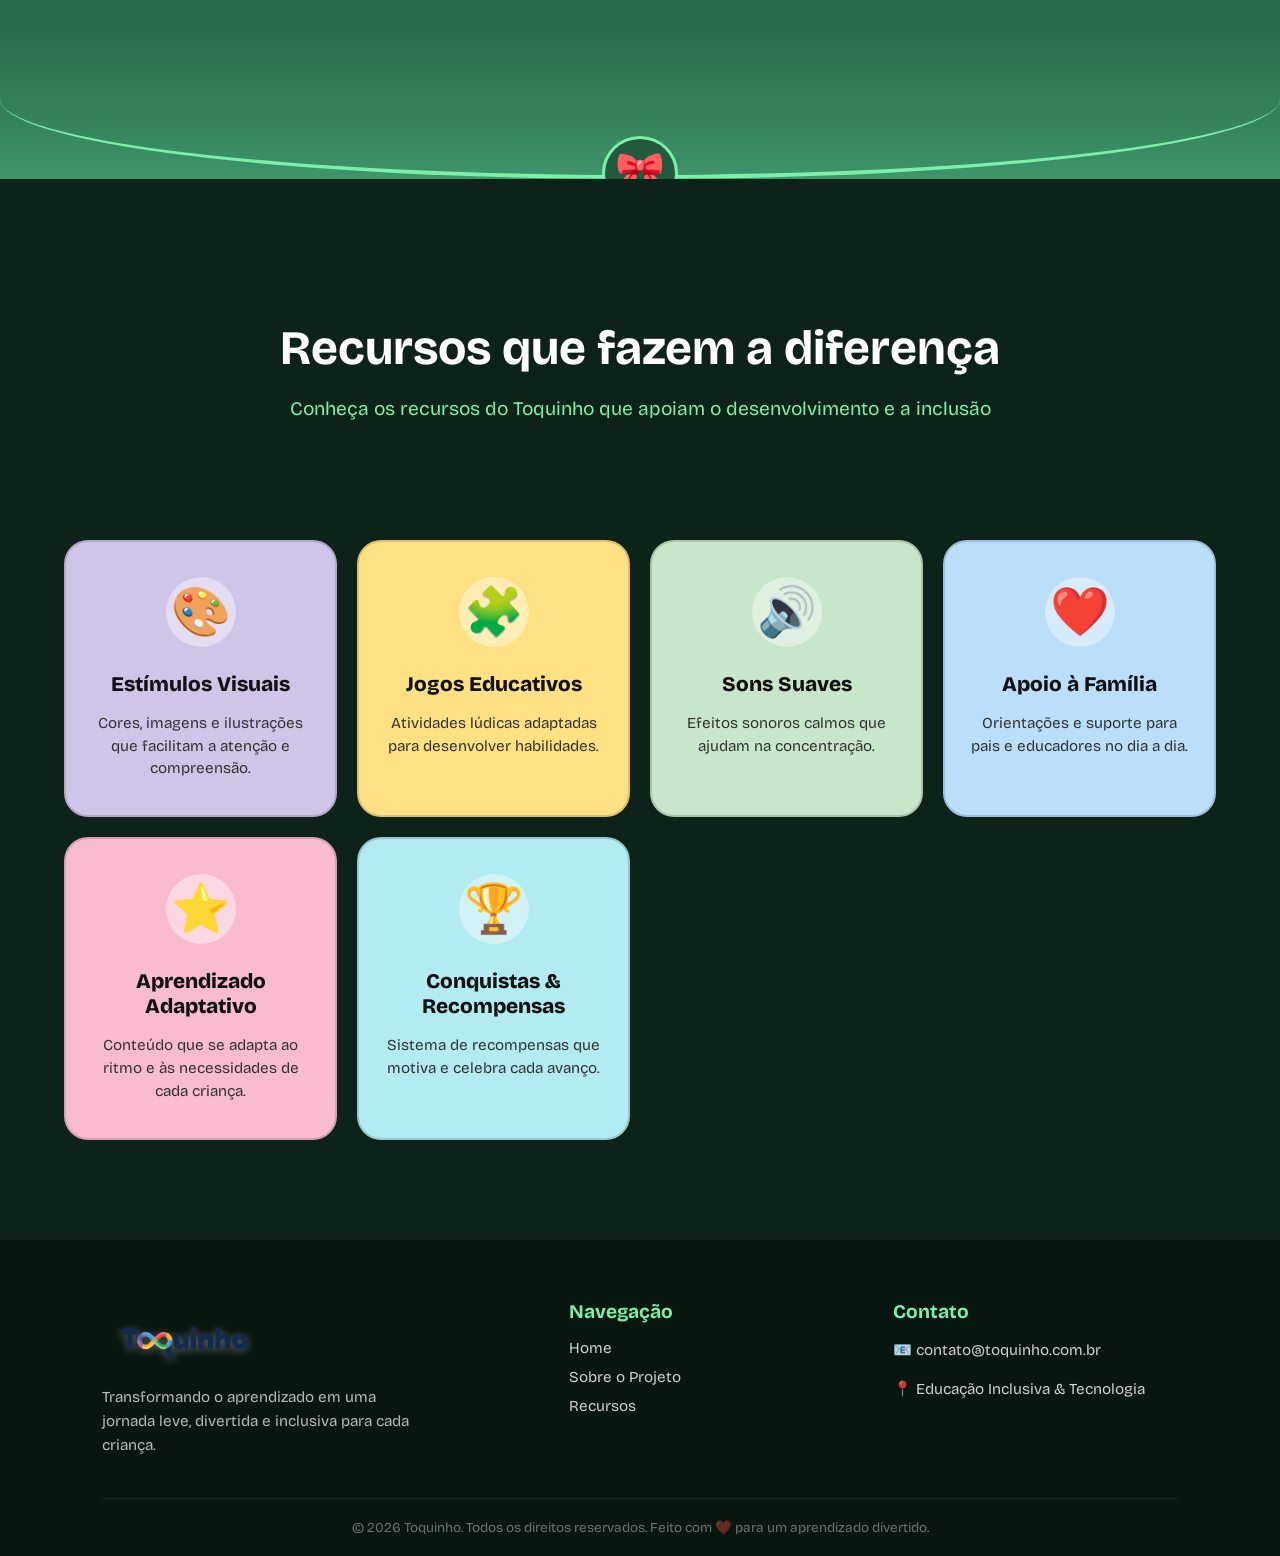
==== commit 63742a17: "remove .finished" ====
--- a/index.html
+++ b/index.html
@@ -239,11 +239,6 @@
     </div>
 </footer>
 
-<div class="finished">
-    <h1 class="finished-title">Parabéns! Você terminou</h1>
-    <p class="finished-description">...</p>
-</div>
-
     <!-- SCRIPTS -->
     <script src="/js/navigation-menu.js"></script>
 </body>
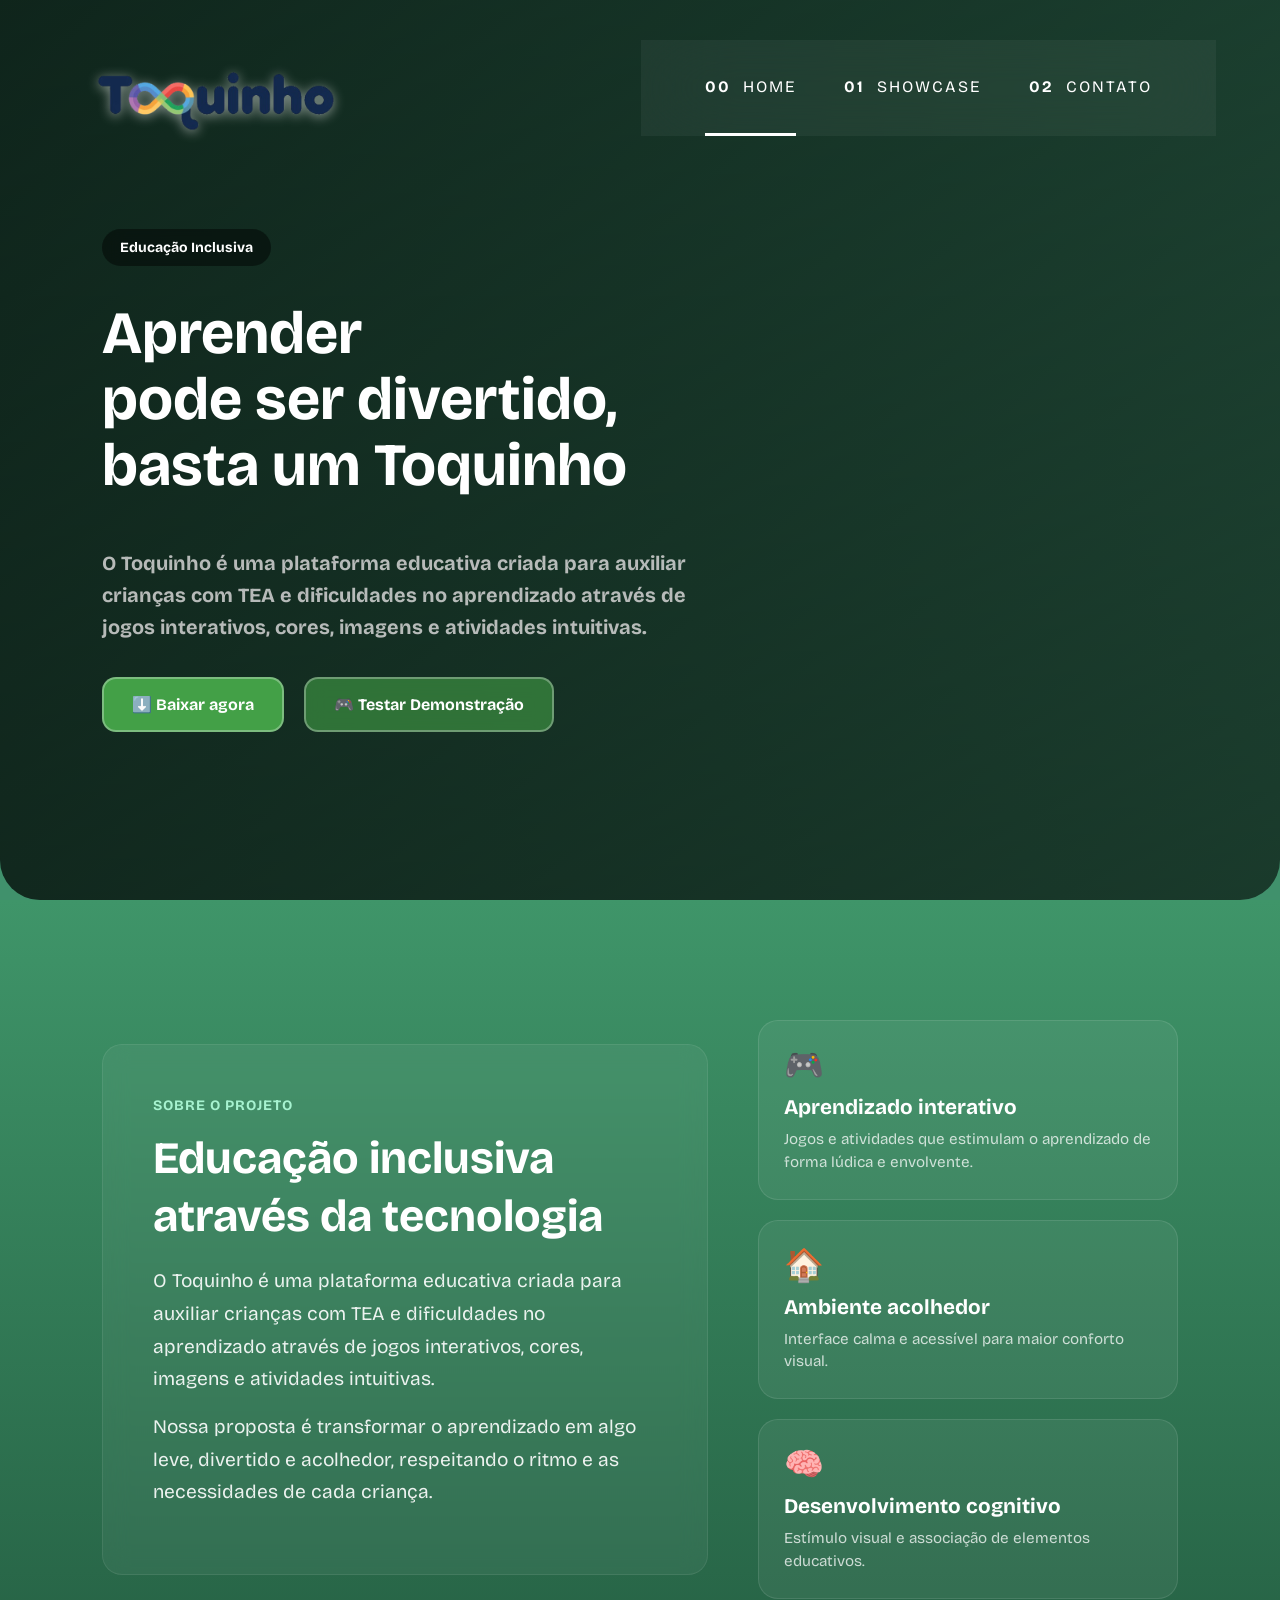
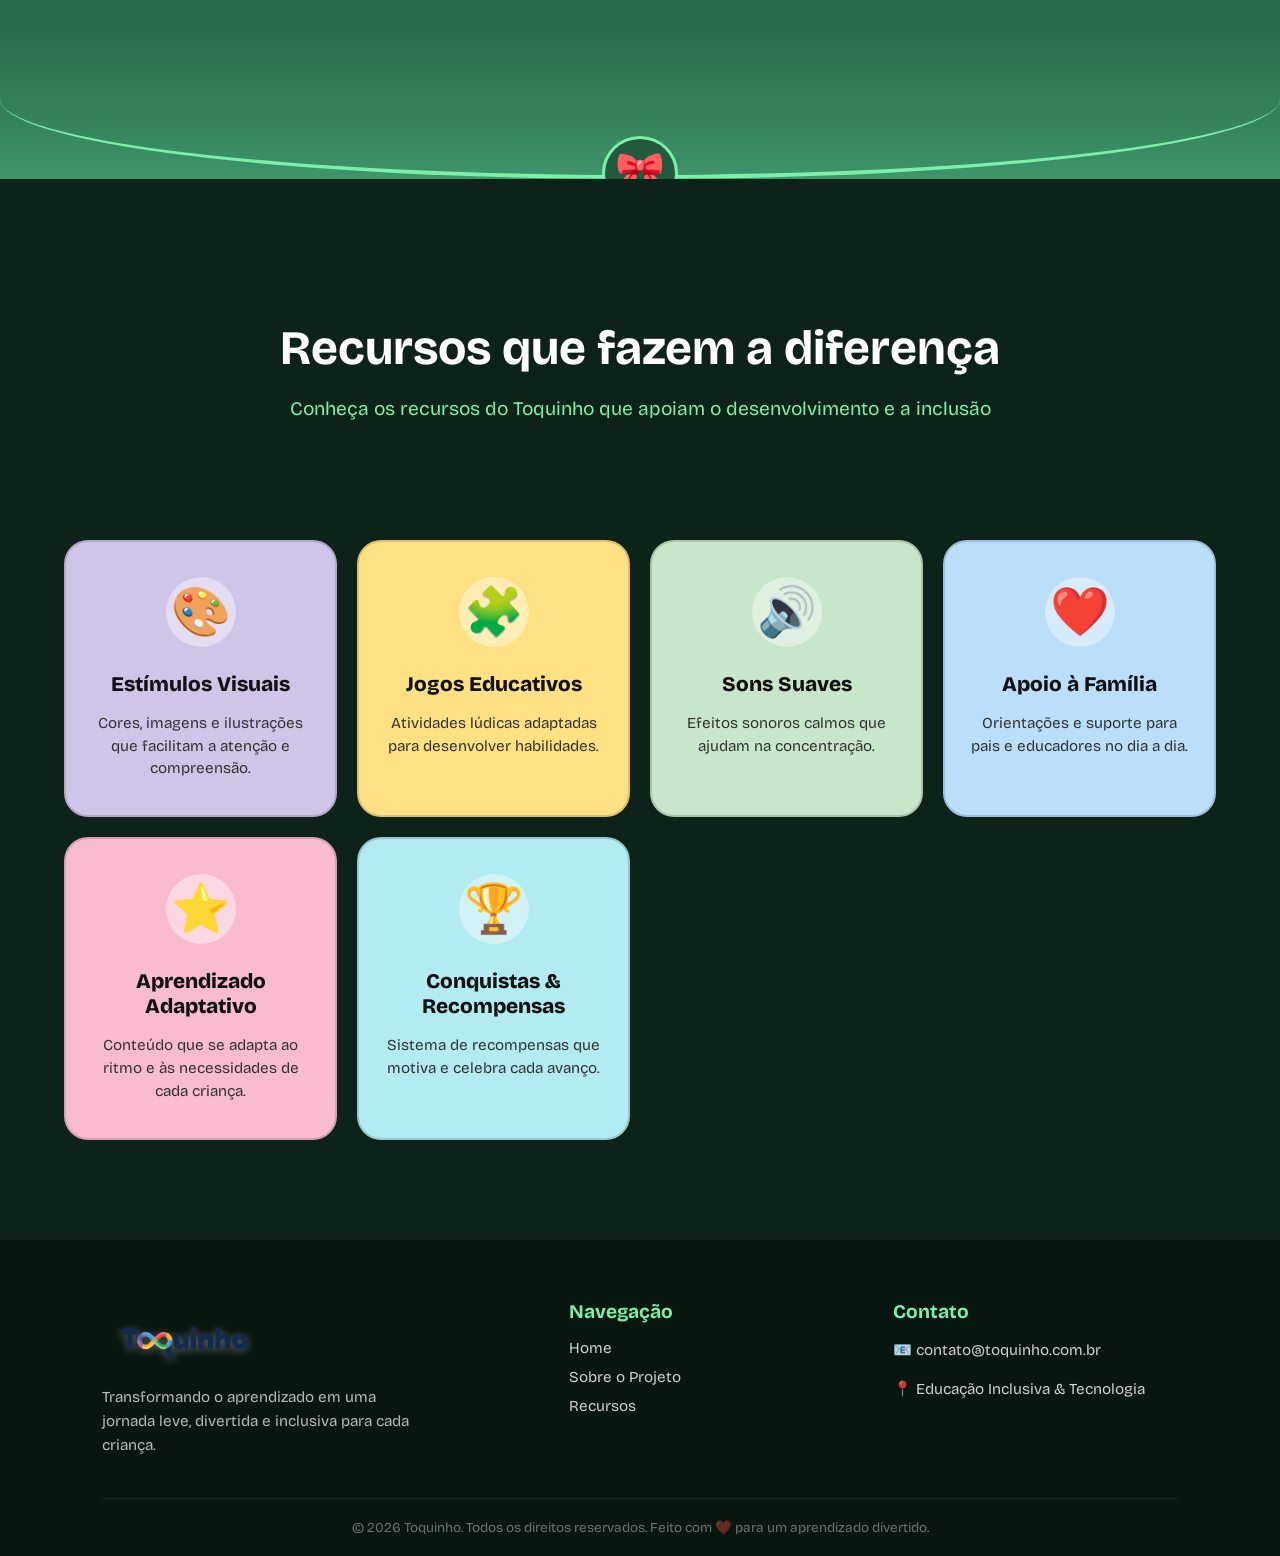
==== commit 65f5102b: "OMURICE :)" ====
--- a/index.html
+++ b/index.html
@@ -15,7 +15,6 @@
 </head>
 
 <body>
-
     <!-- NAVBAR -->
     <header class="header">
         <a href="/" class="logo-link">
@@ -47,7 +46,7 @@
             </ul>
         </nav>
 
-        <button class="sheet-trigger" data-slot="sheet-trigger">
+        <button class="sheet-trigger" data-slot="sheet-trigger" onclick="setSheetStateToOpen()">
             <svg 
                 xmlns="http://www.w3.org/2000/svg" 
                 width="24" 
@@ -70,11 +69,34 @@
         class="sheet-overlay"
         data-slot="sheet-overlay"
         data-state="closed"
-        onclick="setSheetStateToOpen()"
+        onclick="setSheetStateToClosed()"
     >
-        <div class="sheet-content">
-            <!-- Conteúdo do menu mobile aqui -->
-        </div>
+
+    </div>
+
+    <div class="sheet-content" data-slot="sheet-content" data-state="closed">
+        <ul class="sheet-menu-list">
+                <li class="sheet-menu-list-item">
+                    <a class="sheet-menu-link" href="/" data-sheet-menu-link="home">
+                        <span class="sheet-menu-link-number">00</span>
+                        <span class="sheet-menu-link-text">HOME</span>
+                    </a>
+                </li>
+
+                <li class="sheet-menu-list-item">
+                    <a class="sheet-menu-link" href="/showcase.html" data-sheet-menu-link="showcase">
+                        <span class="sheet-menu-link-number">01</span>
+                        <span class="sheet-menu-link-text">SHOWCASE</span>
+                    </a>
+                </li>
+
+                <li class="sheet-menu-list-item">
+                    <a class="sheet-menu-link" href="/contato.html" data-sheet-menu-link="contact">
+                        <span class="sheet-menu-link-number">02</span>
+                        <span class="sheet-menu-link-text">CONTATO</span>
+                    </a>
+                </li>
+            </ul>
     </div>
 
     <!-- ======================================== -->
@@ -100,14 +122,14 @@
                     basta um Toquinho
                 </h2>
                 <p>
-                    O Toquinho é uma plataforma educativa criada para auxiliar
+                    <strong>O Toquinho é uma plataforma educativa criada para auxiliar
                     crianças com TEA e dificuldades no aprendizado através
-                    de jogos interativos, cores, imagens e atividades intuitivas.
+                    de jogos interativos, cores, imagens e atividades intuitivas.</strong>
                 </p>
 
                 <!-- BOTÕES -->
                 <div class="hero-buttons">
-                    <a href="Pages/jogo.html" class="btn-primary">⬇️ Baixar agora</a>
+                    <a href="https://www.mediafire.com/file/62besfbmvxavhv8/Toquinho.apk/file" class="btn-primary">⬇️ Baixar agora</a>
                     <a href="/showcase.html" class="btn-secondary">🎮 Testar Demonstração</a>
                 </div>
             </div>
@@ -241,5 +263,7 @@
 
     <!-- SCRIPTS -->
     <script src="/js/navigation-menu.js"></script>
+    <!-- Ativação do áudio e controle do ambiente da Home -->
+    <script src="/js/home.js"></script>
 </body>
 </html>
--- a/ESTILIZAÇÃO/home.css
+++ b/ESTILIZAÇÃO/home.css
@@ -127,13 +127,20 @@
 }
 
 .sheet-overlay {
-  position: fixed; /* Mudado de absolute para fixed para controlar o menu mobile */
+  position: fixed;
   inset: 0;
   width: 100%;
   height: 100%;
   z-index: 100;
-  display: none; /* Escondido por padrão até o JS ativar */
-}
+  background-color: rgba(0, 0, 0, 0.5); /* Cortina escura atrás do menu */
+  display: none; /* Esconde por completo */
+}
+
+/* Quando abrir, o display vira block */
+.sheet-overlay[data-state="open"] {
+  display: block;
+}
+
 
 .sheet-content {
   position: fixed;
@@ -142,7 +149,18 @@
   top: 0;
   bottom: 0;
   right: 0;
-  background-color: rgba(11, 13, 23, 1);
+  background-color: rgba(255, 255, 255, 0.05);
+  backdrop-filter: blur(40px);
+  z-index: 101; /* Garante que fica na frente do overlay */
+  
+  /* Efeito de deslizar para fora da tela (escondido à direita) */
+  transform: translateX(100%);
+  transition: transform 300ms ease-in-out;
+}
+  
+/* Quando abrir, o transform vira translateX(0%) */
+.sheet-content[data-state="open"] {
+  transform: translateX(0%);
 }
 
 @media (width >= 640px) {
@@ -275,7 +293,7 @@
 
 .hero-content p {
   font-size: 20px;
-  color: rgba(255, 255, 255, 0.85);
+  color: rgba(212, 212, 212, 0.85);
   line-height: 1.6;
   max-width: 600px;
 }
@@ -774,4 +792,49 @@
       font-size: 2.2rem;
     }
   }
+}
+
+.sheet-content {
+  transform: translateX(100%);
+  transition: transform 200ms ease;
+}
+
+.sheet-content[data-state="open"] {
+  transform: translateX(0);
+}
+
+.sheet-overlay[data-state="open"] {
+  display: block;
+}
+
+.sheet-menu-list {
+  display: flex;
+  flex-direction: column;
+  list-style: none;
+  padding: 2rem;
+  gap: 1rem;
+}
+
+.sheet-menu-list-item {
+  width: 100%;
+}
+
+.sheet-menu-link {
+  display: flex;
+  align-items: center;
+  gap: 0.75rem;
+
+  color: white;
+  text-decoration: none;
+  font-size: 1rem;
+  padding: 0.75rem 0;
+}
+
+.sheet-menu-link-number {
+  font-weight: 700;
+  opacity: 0.7;
+}
+
+.sheet-menu-link-text {
+  font-weight: 500;
 }
